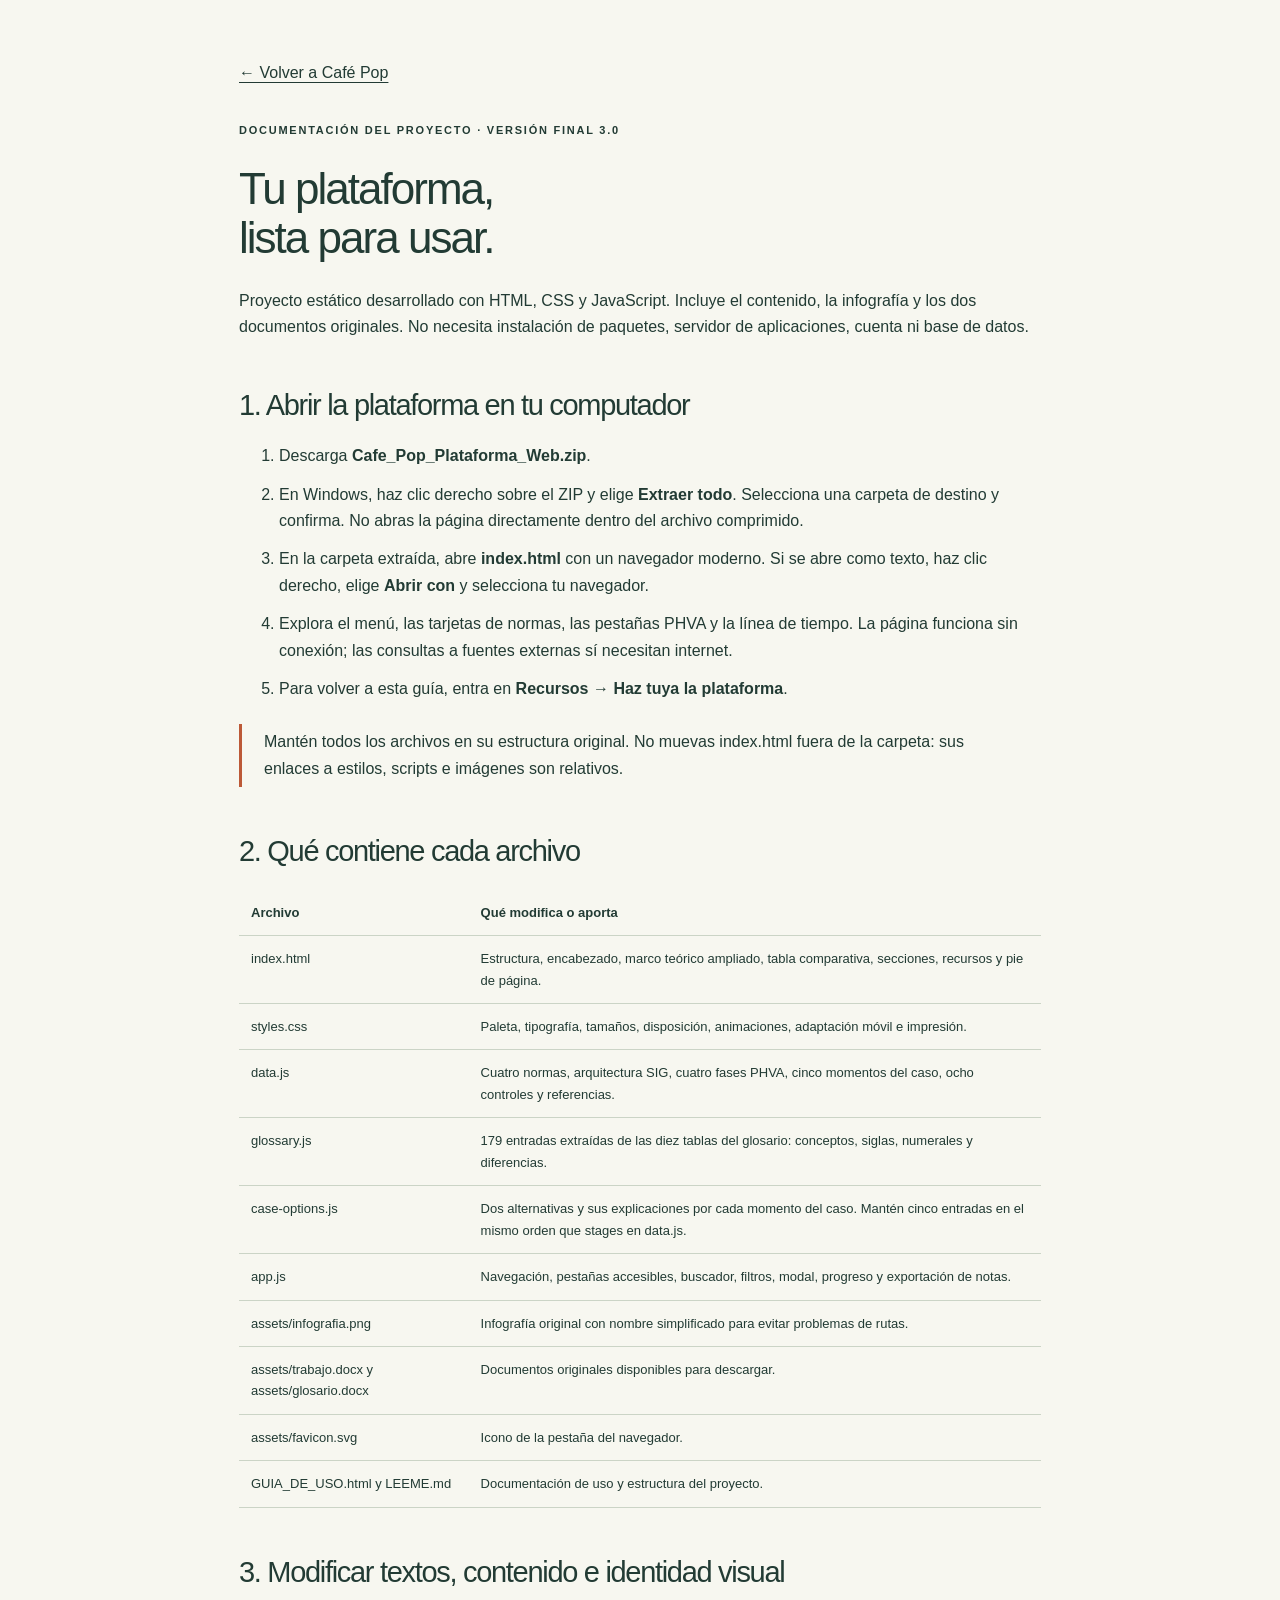
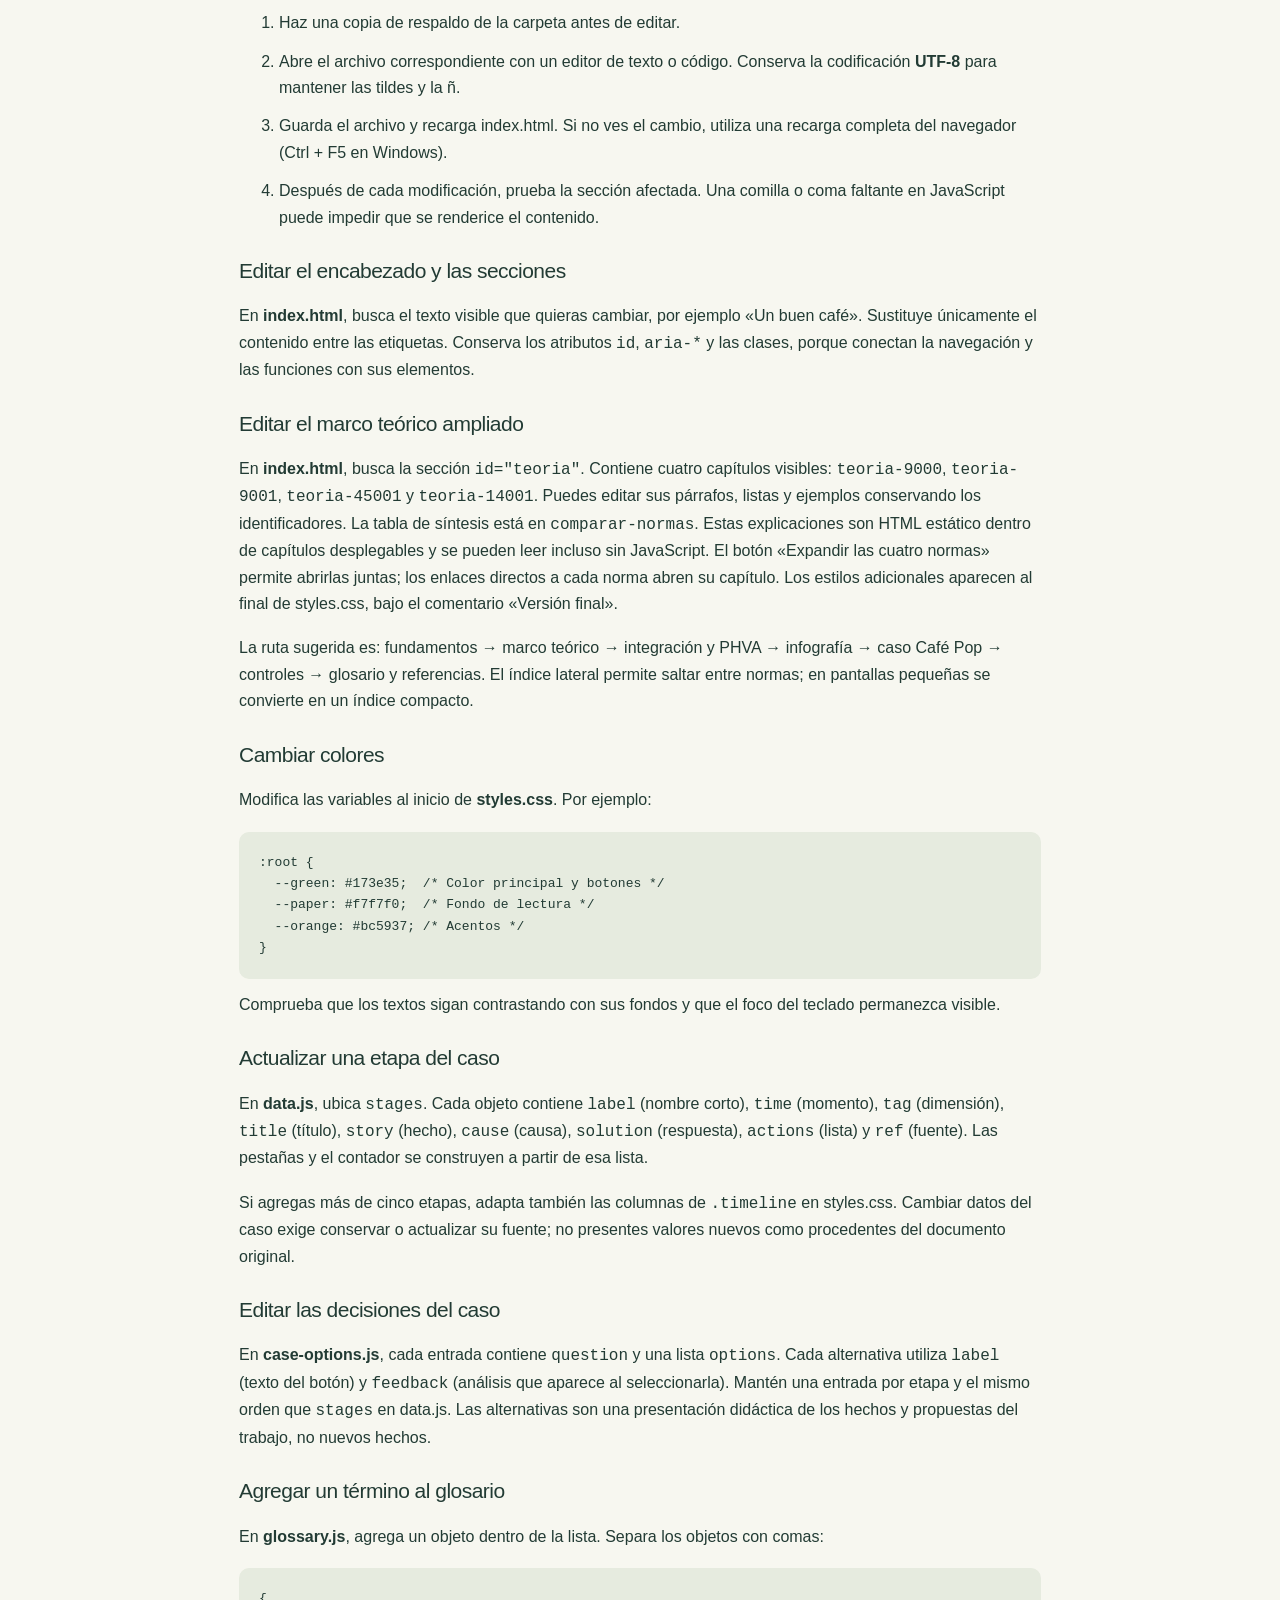
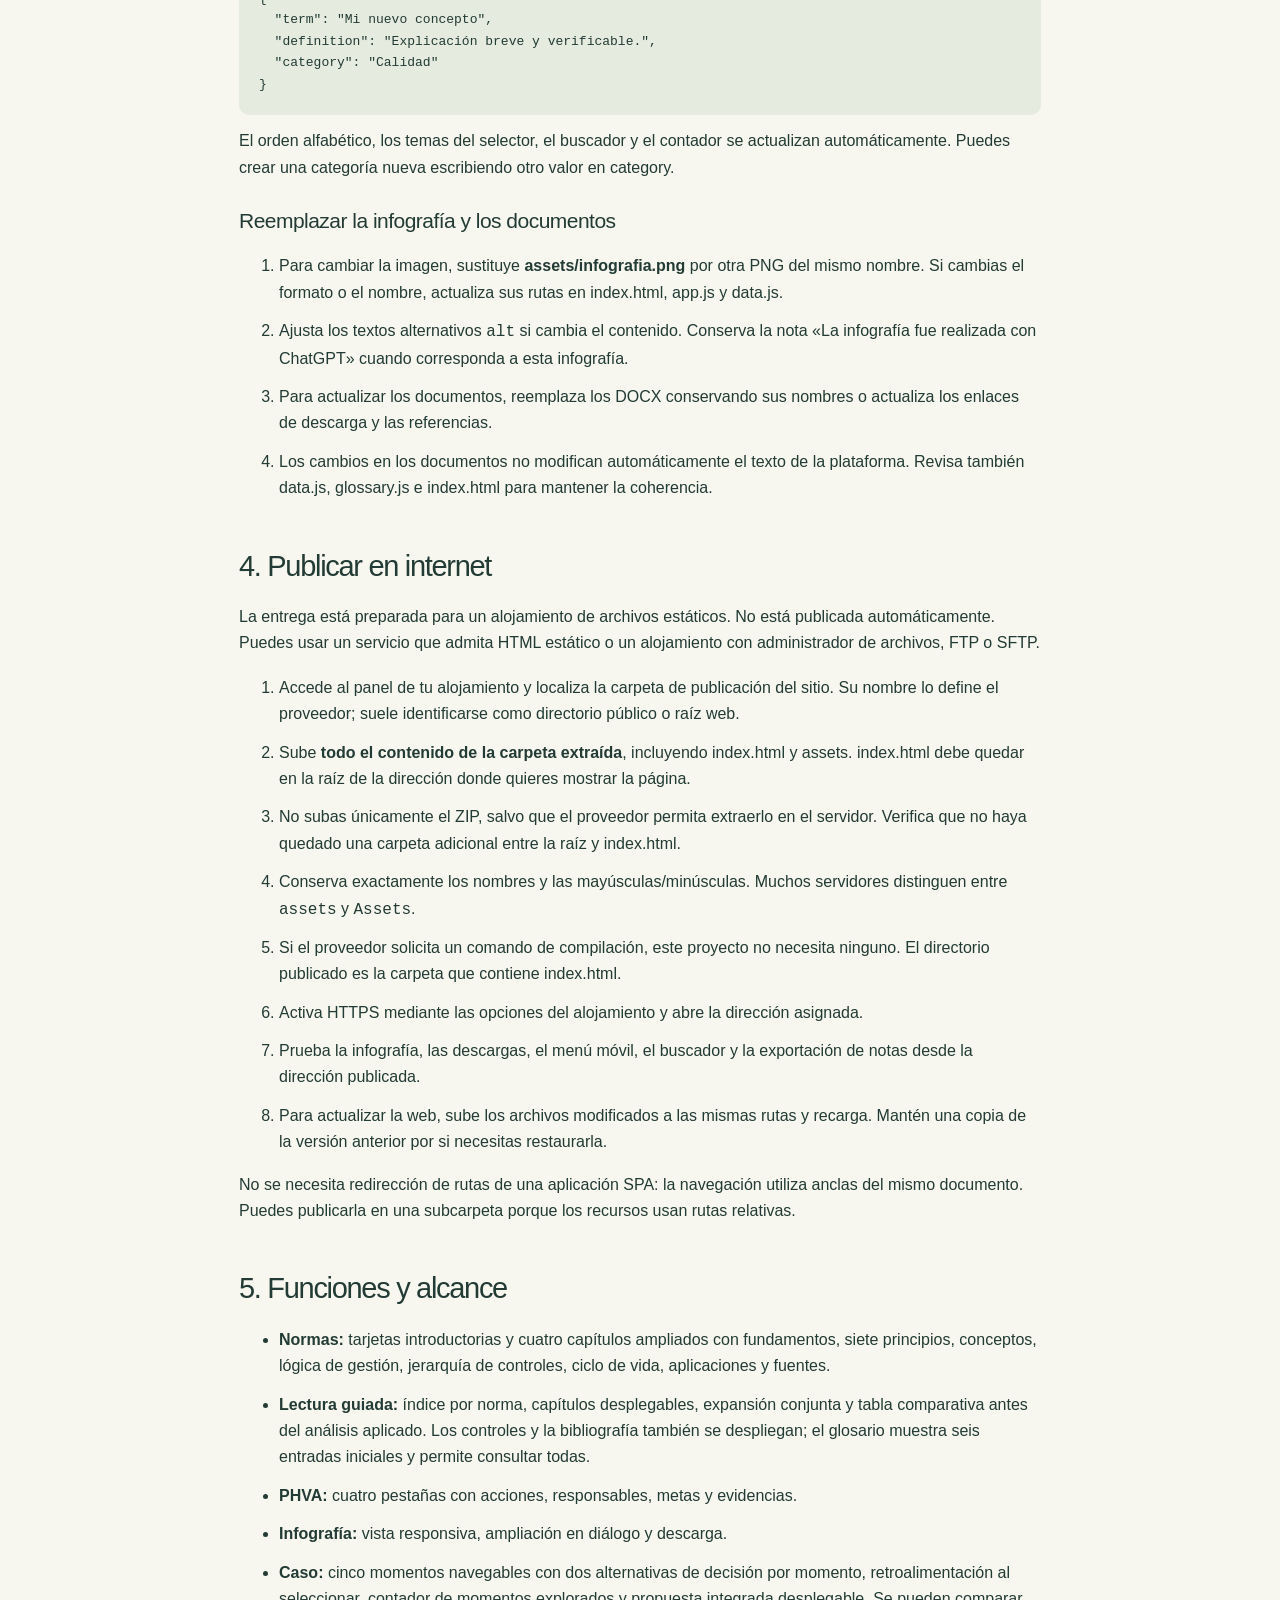
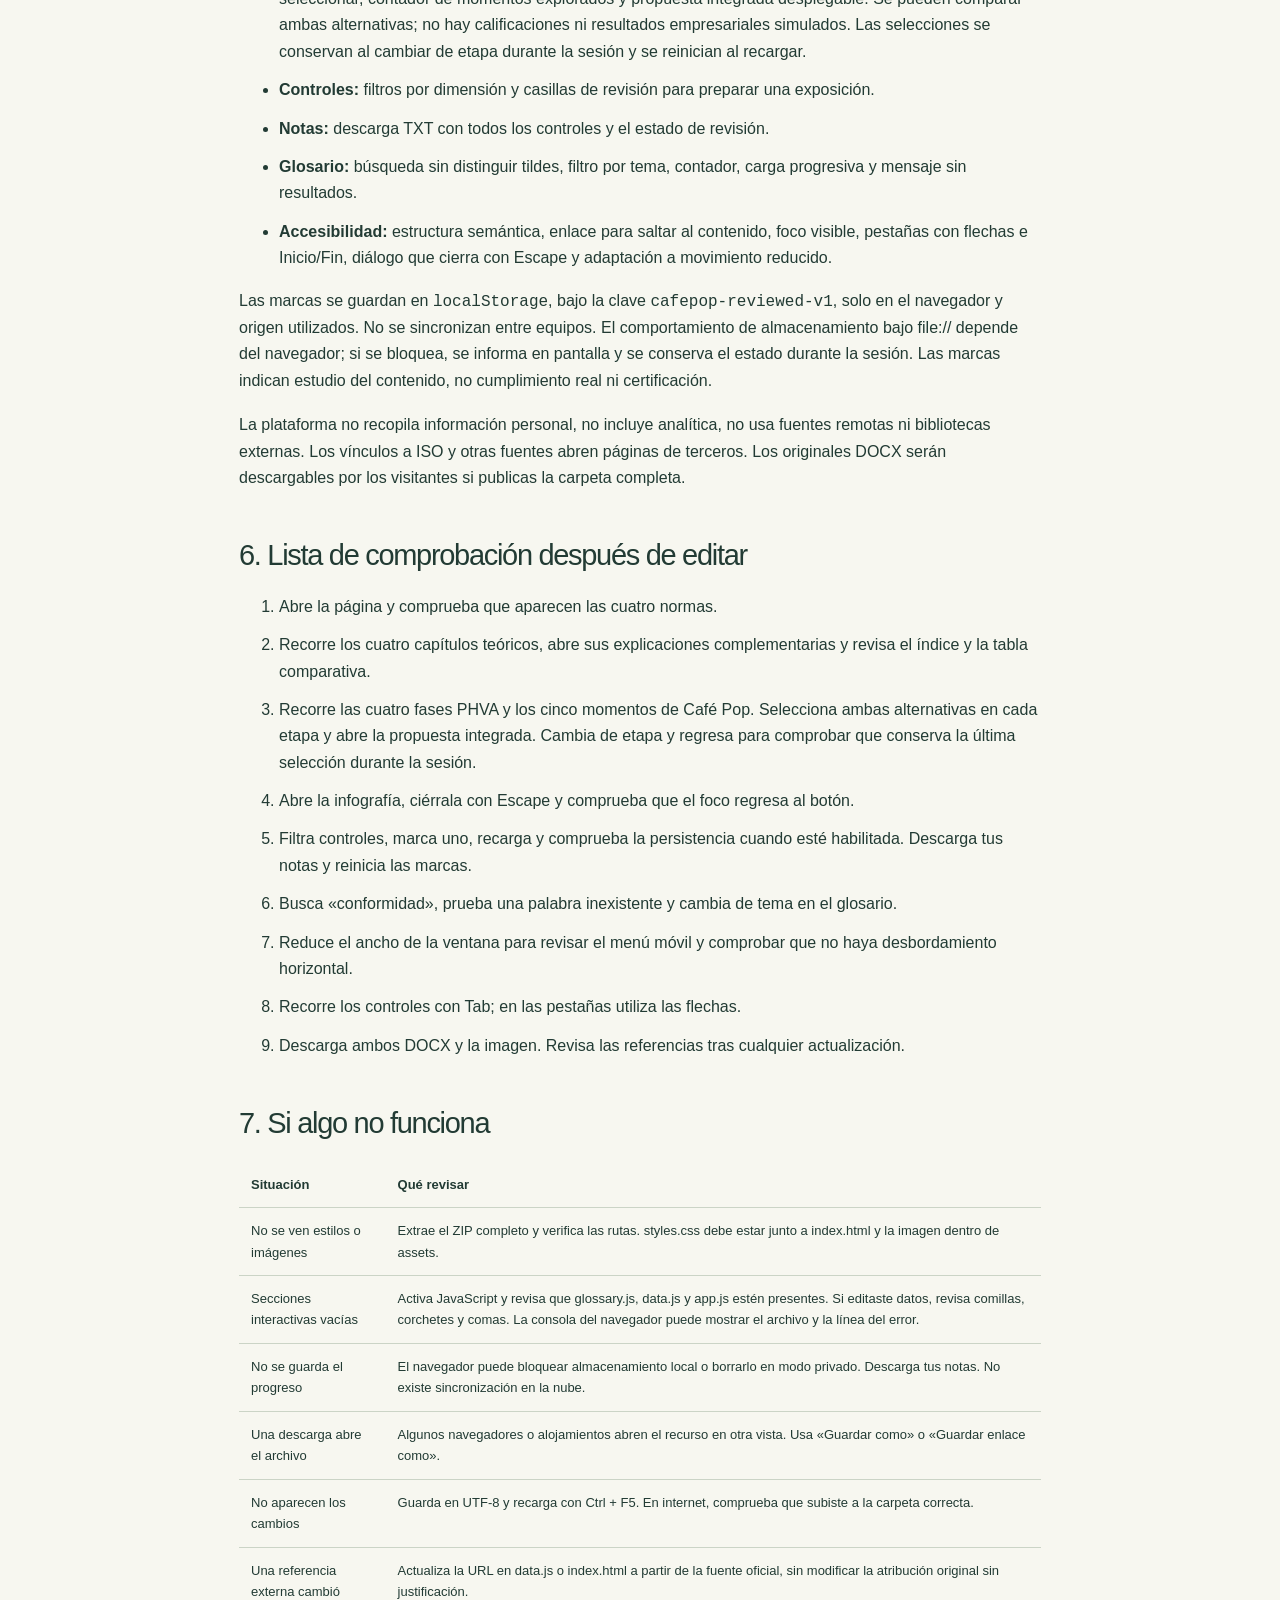
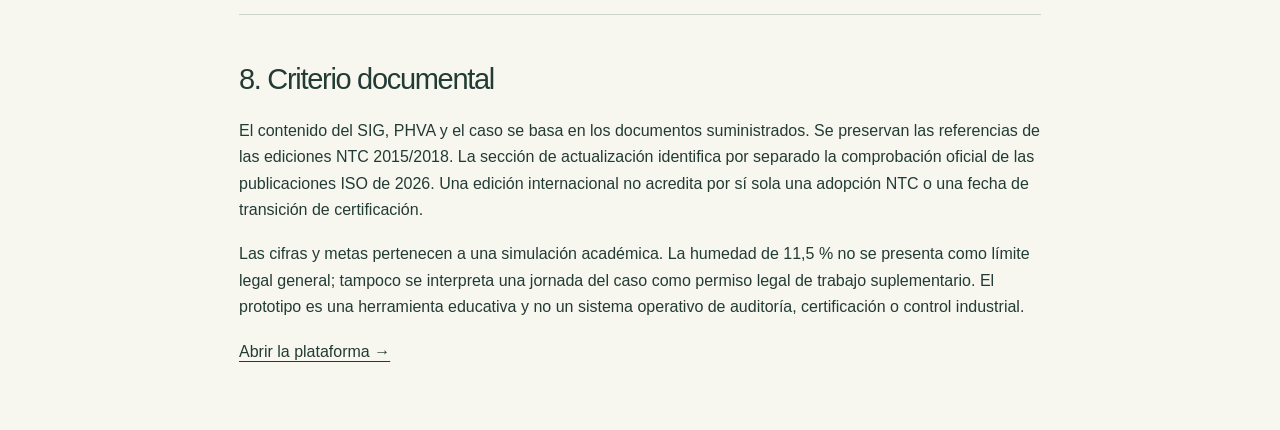
==== GUIA_DE_USO.html @ 7f90e528 "Subir sitio web de Café Pop" ====
<!doctype html><html lang="es"><head><meta charset="utf-8"><meta name="viewport" content="width=device-width,initial-scale=1"><title>Guía de uso y edición · Café Pop</title><link rel="stylesheet" href="styles.css"><style>.guide{max-width:850px;padding:60px 24px;margin:auto}.guide h1{font-size:44px}.guide h2{font-size:29px;margin-top:48px}.guide h3{font-size:21px;margin-top:28px}.guide li{margin-bottom:12px}.guide pre{overflow:auto;background:#e6ebdf;padding:20px;border-radius:10px;font-size:13px}.guide table{width:100%;border-collapse:collapse;font-size:13px}.guide th,.guide td{text-align:left;border-bottom:1px solid #cbd4c6;padding:12px;vertical-align:top}.guide code{overflow-wrap:anywhere}.guide .back{display:inline-block;margin-bottom:35px}</style></head><body><main class="guide"><a href="index.html" class="back">← Volver a Café Pop</a><p class="eyebrow">DOCUMENTACIÓN DEL PROYECTO · VERSIÓN FINAL 3.0</p><h1>Tu plataforma,<br>lista para usar.</h1><p>Proyecto estático desarrollado con HTML, CSS y JavaScript. Incluye el contenido, la infografía y los dos documentos originales. No necesita instalación de paquetes, servidor de aplicaciones, cuenta ni base de datos.</p>
<h2>1. Abrir la plataforma en tu computador</h2><ol><li>Descarga <strong>Cafe_Pop_Plataforma_Web.zip</strong>.</li><li>En Windows, haz clic derecho sobre el ZIP y elige <strong>Extraer todo</strong>. Selecciona una carpeta de destino y confirma. No abras la página directamente dentro del archivo comprimido.</li><li>En la carpeta extraída, abre <strong>index.html</strong> con un navegador moderno. Si se abre como texto, haz clic derecho, elige <strong>Abrir con</strong> y selecciona tu navegador.</li><li>Explora el menú, las tarjetas de normas, las pestañas PHVA y la línea de tiempo. La página funciona sin conexión; las consultas a fuentes externas sí necesitan internet.</li><li>Para volver a esta guía, entra en <strong>Recursos → Haz tuya la plataforma</strong>.</li></ol>
<p class="callout">Mantén todos los archivos en su estructura original. No muevas index.html fuera de la carpeta: sus enlaces a estilos, scripts e imágenes son relativos.</p>
<h2>2. Qué contiene cada archivo</h2><table><thead><tr><th>Archivo</th><th>Qué modifica o aporta</th></tr></thead><tbody><tr><td>index.html</td><td>Estructura, encabezado, marco teórico ampliado, tabla comparativa, secciones, recursos y pie de página.</td></tr><tr><td>styles.css</td><td>Paleta, tipografía, tamaños, disposición, animaciones, adaptación móvil e impresión.</td></tr><tr><td>data.js</td><td>Cuatro normas, arquitectura SIG, cuatro fases PHVA, cinco momentos del caso, ocho controles y referencias.</td></tr><tr><td>glossary.js</td><td>179 entradas extraídas de las diez tablas del glosario: conceptos, siglas, numerales y diferencias.</td></tr><tr><td>case-options.js</td><td>Dos alternativas y sus explicaciones por cada momento del caso. Mantén cinco entradas en el mismo orden que stages en data.js.</td></tr><tr><td>app.js</td><td>Navegación, pestañas accesibles, buscador, filtros, modal, progreso y exportación de notas.</td></tr><tr><td>assets/infografia.png</td><td>Infografía original con nombre simplificado para evitar problemas de rutas.</td></tr><tr><td>assets/trabajo.docx y assets/glosario.docx</td><td>Documentos originales disponibles para descargar.</td></tr><tr><td>assets/favicon.svg</td><td>Icono de la pestaña del navegador.</td></tr><tr><td>GUIA_DE_USO.html y LEEME.md</td><td>Documentación de uso y estructura del proyecto.</td></tr></tbody></table>
<h2>3. Modificar textos, contenido e identidad visual</h2><ol><li>Haz una copia de respaldo de la carpeta antes de editar.</li><li>Abre el archivo correspondiente con un editor de texto o código. Conserva la codificación <strong>UTF-8</strong> para mantener las tildes y la ñ.</li><li>Guarda el archivo y recarga index.html. Si no ves el cambio, utiliza una recarga completa del navegador (Ctrl + F5 en Windows).</li><li>Después de cada modificación, prueba la sección afectada. Una comilla o coma faltante en JavaScript puede impedir que se renderice el contenido.</li></ol>
<h3>Editar el encabezado y las secciones</h3><p>En <strong>index.html</strong>, busca el texto visible que quieras cambiar, por ejemplo «Un buen café». Sustituye únicamente el contenido entre las etiquetas. Conserva los atributos <code>id</code>, <code>aria-*</code> y las clases, porque conectan la navegación y las funciones con sus elementos.</p>
<h3>Editar el marco teórico ampliado</h3><p>En <strong>index.html</strong>, busca la sección <code>id="teoria"</code>. Contiene cuatro capítulos visibles: <code>teoria-9000</code>, <code>teoria-9001</code>, <code>teoria-45001</code> y <code>teoria-14001</code>. Puedes editar sus párrafos, listas y ejemplos conservando los identificadores. La tabla de síntesis está en <code>comparar-normas</code>. Estas explicaciones son HTML estático dentro de capítulos desplegables y se pueden leer incluso sin JavaScript. El botón «Expandir las cuatro normas» permite abrirlas juntas; los enlaces directos a cada norma abren su capítulo. Los estilos adicionales aparecen al final de styles.css, bajo el comentario «Versión final».</p><p>La ruta sugerida es: fundamentos → marco teórico → integración y PHVA → infografía → caso Café Pop → controles → glosario y referencias. El índice lateral permite saltar entre normas; en pantallas pequeñas se convierte en un índice compacto.</p><h3>Cambiar colores</h3><p>Modifica las variables al inicio de <strong>styles.css</strong>. Por ejemplo:</p><pre>:root {
  --green: #173e35;  /* Color principal y botones */
  --paper: #f7f7f0;  /* Fondo de lectura */
  --orange: #bc5937; /* Acentos */
}</pre><p>Comprueba que los textos sigan contrastando con sus fondos y que el foco del teclado permanezca visible.</p>
<h3>Actualizar una etapa del caso</h3><p>En <strong>data.js</strong>, ubica <code>stages</code>. Cada objeto contiene <code>label</code> (nombre corto), <code>time</code> (momento), <code>tag</code> (dimensión), <code>title</code> (título), <code>story</code> (hecho), <code>cause</code> (causa), <code>solution</code> (respuesta), <code>actions</code> (lista) y <code>ref</code> (fuente). Las pestañas y el contador se construyen a partir de esa lista.</p><p>Si agregas más de cinco etapas, adapta también las columnas de <code>.timeline</code> en styles.css. Cambiar datos del caso exige conservar o actualizar su fuente; no presentes valores nuevos como procedentes del documento original.</p>
<h3>Editar las decisiones del caso</h3><p>En <strong>case-options.js</strong>, cada entrada contiene <code>question</code> y una lista <code>options</code>. Cada alternativa utiliza <code>label</code> (texto del botón) y <code>feedback</code> (análisis que aparece al seleccionarla). Mantén una entrada por etapa y el mismo orden que <code>stages</code> en data.js. Las alternativas son una presentación didáctica de los hechos y propuestas del trabajo, no nuevos hechos.</p><h3>Agregar un término al glosario</h3><p>En <strong>glossary.js</strong>, agrega un objeto dentro de la lista. Separa los objetos con comas:</p><pre>{
  "term": "Mi nuevo concepto",
  "definition": "Explicación breve y verificable.",
  "category": "Calidad"
}</pre><p>El orden alfabético, los temas del selector, el buscador y el contador se actualizan automáticamente. Puedes crear una categoría nueva escribiendo otro valor en category.</p>
<h3>Reemplazar la infografía y los documentos</h3><ol><li>Para cambiar la imagen, sustituye <strong>assets/infografia.png</strong> por otra PNG del mismo nombre. Si cambias el formato o el nombre, actualiza sus rutas en index.html, app.js y data.js.</li><li>Ajusta los textos alternativos <code>alt</code> si cambia el contenido. Conserva la nota «La infografía fue realizada con ChatGPT» cuando corresponda a esta infografía.</li><li>Para actualizar los documentos, reemplaza los DOCX conservando sus nombres o actualiza los enlaces de descarga y las referencias.</li><li>Los cambios en los documentos no modifican automáticamente el texto de la plataforma. Revisa también data.js, glossary.js e index.html para mantener la coherencia.</li></ol>
<h2>4. Publicar en internet</h2><p>La entrega está preparada para un alojamiento de archivos estáticos. No está publicada automáticamente. Puedes usar un servicio que admita HTML estático o un alojamiento con administrador de archivos, FTP o SFTP.</p><ol><li>Accede al panel de tu alojamiento y localiza la carpeta de publicación del sitio. Su nombre lo define el proveedor; suele identificarse como directorio público o raíz web.</li><li>Sube <strong>todo el contenido de la carpeta extraída</strong>, incluyendo index.html y assets. index.html debe quedar en la raíz de la dirección donde quieres mostrar la página.</li><li>No subas únicamente el ZIP, salvo que el proveedor permita extraerlo en el servidor. Verifica que no haya quedado una carpeta adicional entre la raíz y index.html.</li><li>Conserva exactamente los nombres y las mayúsculas/minúsculas. Muchos servidores distinguen entre <code>assets</code> y <code>Assets</code>.</li><li>Si el proveedor solicita un comando de compilación, este proyecto no necesita ninguno. El directorio publicado es la carpeta que contiene index.html.</li><li>Activa HTTPS mediante las opciones del alojamiento y abre la dirección asignada.</li><li>Prueba la infografía, las descargas, el menú móvil, el buscador y la exportación de notas desde la dirección publicada.</li><li>Para actualizar la web, sube los archivos modificados a las mismas rutas y recarga. Mantén una copia de la versión anterior por si necesitas restaurarla.</li></ol><p>No se necesita redirección de rutas de una aplicación SPA: la navegación utiliza anclas del mismo documento. Puedes publicarla en una subcarpeta porque los recursos usan rutas relativas.</p>
<h2>5. Funciones y alcance</h2><ul><li><strong>Normas:</strong> tarjetas introductorias y cuatro capítulos ampliados con fundamentos, siete principios, conceptos, lógica de gestión, jerarquía de controles, ciclo de vida, aplicaciones y fuentes.</li><li><strong>Lectura guiada:</strong> índice por norma, capítulos desplegables, expansión conjunta y tabla comparativa antes del análisis aplicado. Los controles y la bibliografía también se despliegan; el glosario muestra seis entradas iniciales y permite consultar todas.</li><li><strong>PHVA:</strong> cuatro pestañas con acciones, responsables, metas y evidencias.</li><li><strong>Infografía:</strong> vista responsiva, ampliación en diálogo y descarga.</li><li><strong>Caso:</strong> cinco momentos navegables con dos alternativas de decisión por momento, retroalimentación al seleccionar, contador de momentos explorados y propuesta integrada desplegable. Se pueden comparar ambas alternativas; no hay calificaciones ni resultados empresariales simulados. Las selecciones se conservan al cambiar de etapa durante la sesión y se reinician al recargar.</li><li><strong>Controles:</strong> filtros por dimensión y casillas de revisión para preparar una exposición.</li><li><strong>Notas:</strong> descarga TXT con todos los controles y el estado de revisión.</li><li><strong>Glosario:</strong> búsqueda sin distinguir tildes, filtro por tema, contador, carga progresiva y mensaje sin resultados.</li><li><strong>Accesibilidad:</strong> estructura semántica, enlace para saltar al contenido, foco visible, pestañas con flechas e Inicio/Fin, diálogo que cierra con Escape y adaptación a movimiento reducido.</li></ul><p>Las marcas se guardan en <code>localStorage</code>, bajo la clave <code>cafepop-reviewed-v1</code>, solo en el navegador y origen utilizados. No se sincronizan entre equipos. El comportamiento de almacenamiento bajo file:// depende del navegador; si se bloquea, se informa en pantalla y se conserva el estado durante la sesión. Las marcas indican estudio del contenido, no cumplimiento real ni certificación.</p><p>La plataforma no recopila información personal, no incluye analítica, no usa fuentes remotas ni bibliotecas externas. Los vínculos a ISO y otras fuentes abren páginas de terceros. Los originales DOCX serán descargables por los visitantes si publicas la carpeta completa.</p>
<h2>6. Lista de comprobación después de editar</h2><ol><li>Abre la página y comprueba que aparecen las cuatro normas.</li><li>Recorre los cuatro capítulos teóricos, abre sus explicaciones complementarias y revisa el índice y la tabla comparativa.</li><li>Recorre las cuatro fases PHVA y los cinco momentos de Café Pop. Selecciona ambas alternativas en cada etapa y abre la propuesta integrada. Cambia de etapa y regresa para comprobar que conserva la última selección durante la sesión.</li><li>Abre la infografía, ciérrala con Escape y comprueba que el foco regresa al botón.</li><li>Filtra controles, marca uno, recarga y comprueba la persistencia cuando esté habilitada. Descarga tus notas y reinicia las marcas.</li><li>Busca «conformidad», prueba una palabra inexistente y cambia de tema en el glosario.</li><li>Reduce el ancho de la ventana para revisar el menú móvil y comprobar que no haya desbordamiento horizontal.</li><li>Recorre los controles con Tab; en las pestañas utiliza las flechas.</li><li>Descarga ambos DOCX y la imagen. Revisa las referencias tras cualquier actualización.</li></ol>
<h2>7. Si algo no funciona</h2><table><thead><tr><th>Situación</th><th>Qué revisar</th></tr></thead><tbody><tr><td>No se ven estilos o imágenes</td><td>Extrae el ZIP completo y verifica las rutas. styles.css debe estar junto a index.html y la imagen dentro de assets.</td></tr><tr><td>Secciones interactivas vacías</td><td>Activa JavaScript y revisa que glossary.js, data.js y app.js estén presentes. Si editaste datos, revisa comillas, corchetes y comas. La consola del navegador puede mostrar el archivo y la línea del error.</td></tr><tr><td>No se guarda el progreso</td><td>El navegador puede bloquear almacenamiento local o borrarlo en modo privado. Descarga tus notas. No existe sincronización en la nube.</td></tr><tr><td>Una descarga abre el archivo</td><td>Algunos navegadores o alojamientos abren el recurso en otra vista. Usa «Guardar como» o «Guardar enlace como».</td></tr><tr><td>No aparecen los cambios</td><td>Guarda en UTF-8 y recarga con Ctrl + F5. En internet, comprueba que subiste a la carpeta correcta.</td></tr><tr><td>Una referencia externa cambió</td><td>Actualiza la URL en data.js o index.html a partir de la fuente oficial, sin modificar la atribución original sin justificación.</td></tr></tbody></table>
<h2>8. Criterio documental</h2><p>El contenido del SIG, PHVA y el caso se basa en los documentos suministrados. Se preservan las referencias de las ediciones NTC 2015/2018. La sección de actualización identifica por separado la comprobación oficial de las publicaciones ISO de 2026. Una edición internacional no acredita por sí sola una adopción NTC o una fecha de transición de certificación.</p><p>Las cifras y metas pertenecen a una simulación académica. La humedad de 11,5 % no se presenta como límite legal general; tampoco se interpreta una jornada del caso como permiso legal de trabajo suplementario. El prototipo es una herramienta educativa y no un sistema operativo de auditoría, certificación o control industrial.</p><p><a href="index.html">Abrir la plataforma →</a></p></main></body></html>
---- styles.css ----
/* Identidad visual. Cambia estas variables para personalizar todo el proyecto. */
:root{--green:#173e35;--green-dark:#102e28;--mint:#dce7dc;--paper:#f7f7f0;--white:#fffefa;--ink:#223b34;--muted:#5d6d65;--line:#d9dfd5;--orange:#bc5937;--gold:#dfbd75;--radius:18px;--shadow:0 16px 40px #163d3510}
*{box-sizing:border-box}html{scroll-behavior:smooth;scroll-padding-top:110px}body{margin:0;background:var(--paper);color:var(--ink);font-family:Arial,Helvetica,sans-serif;font-size:16px;line-height:1.65}button,input,select{font:inherit}button,a,input,select,summary{-webkit-tap-highlight-color:transparent}button,summary{cursor:pointer}button{color:inherit}a{color:inherit;text-underline-offset:4px}button:focus-visible,a:focus-visible,summary:focus-visible,input:focus-visible,select:focus-visible,[tabindex]:focus-visible{outline:3px solid #bf6337;outline-offset:5px}img{display:block;max-width:100%;height:auto}h1,h2,h3,p{margin-top:0}h1,h2,h3{line-height:1.12;letter-spacing:-.045em}h1{font-size:clamp(46px,5.7vw,82px);font-weight:500;margin-bottom:26px}h1 em{font-family:Georgia,serif;color:var(--orange);font-weight:400}h2{font-size:clamp(34px,3.5vw,50px);font-weight:500;margin-bottom:22px}h3{font-size:23px;font-weight:500;letter-spacing:-.025em}p{margin-bottom:18px}button{border:0}button:disabled{opacity:.4;cursor:default}.wrap{width:min(1200px,calc(100% - 80px));margin:auto}.section{padding-top:94px;padding-bottom:94px}.eyebrow{font-size:11px;font-weight:700;letter-spacing:.16em;margin-bottom:24px;display:flex;align-items:center;gap:10px}.dot{width:7px;height:7px;border-radius:50%;background:var(--orange)}.header{position:sticky;top:0;background:#f7f7f0f5;backdrop-filter:blur(14px);z-index:20;border-bottom:1px solid var(--line)}.nav-wrap{width:min(1360px,calc(100% - 64px));height:88px;margin:auto;display:flex;justify-content:space-between;align-items:center;gap:24px}.brand{display:flex;align-items:center;gap:12px;text-decoration:none;font-size:27px;font-weight:700;line-height:1.05;letter-spacing:-.07em;white-space:nowrap}.brand-symbol{display:grid;place-items:center;background:var(--green);color:var(--paper);border-radius:50%;width:43px;height:43px;font-size:34px;transform:rotate(-35deg)}.brand-sub{display:block;font-size:8px;letter-spacing:.17em;margin-top:8px;font-weight:600}nav{display:flex;align-items:center;gap:30px;font-size:13px}nav a{text-decoration:none;padding:7px 0}nav a:hover,nav a[aria-current]{color:var(--orange)}nav .nav-resource{border:1px solid var(--line);padding:10px 17px;border-radius:6px}.menu-toggle{display:none;background:none}.reading-progress{height:2px;position:absolute;bottom:-1px;width:100%}.reading-progress span{display:block;background:var(--orange);height:100%;width:0}.hero{display:grid;grid-template-columns:1.05fr 1fr;gap:65px;align-items:center;min-height:660px;padding-top:70px;padding-bottom:65px}.lead{font-size:17px;color:var(--muted);max-width:490px}.actions{display:flex;align-items:center;gap:24px;flex-wrap:wrap}.hero .actions{margin:32px 0 38px}.button{display:inline-flex;justify-content:center;align-items:center;gap:22px;padding:14px 21px;border-radius:7px;text-decoration:none;font-size:13px;font-weight:600;line-height:1.5;transition:background .2s,transform .2s;border:1px solid transparent}.button:hover{transform:translateY(-2px)}.primary{background:var(--green);color:#fff}.primary:hover{background:#265548}.secondary{border-color:var(--line);background:var(--white)}.text-link{display:inline-flex;align-items:center;gap:12px;font-size:13px;font-weight:600;text-decoration:none}.text-link:hover{text-decoration:underline}.hero-meta{display:flex;gap:20px;font-size:11px;color:var(--muted)}.hero-meta span+span{border-left:1px solid var(--line);padding-left:20px}.hero-art{height:480px;position:relative;border-radius:150px 150px 20px 20px;background:#e5e9dd;overflow:hidden;isolation:isolate}.art-grid{position:absolute;inset:0;background-image:linear-gradient(#748b6710 1px,transparent 1px),linear-gradient(90deg,#748b6710 1px,transparent 1px);background-size:36px 36px;mask-image:linear-gradient(transparent,#000)}.art-topline,.art-bottom{position:absolute;width:100%;text-align:center;font-size:9px;letter-spacing:.2em;color:#6a7d67}.art-topline{top:39px}.art-bottom{bottom:26px}.orbit{position:absolute;left:50%;top:49%;border:1px solid #879d7950;border-radius:50%;transform:translate(-50%,-50%);width:310px;height:310px}.orbit-two{width:420px;height:420px;border-style:dashed}.cup{position:absolute;width:225px;height:225px;border-radius:50%;background:linear-gradient(135deg,#fffdf4,#dad9c5);top:50%;left:50%;transform:translate(-50%,-50%);box-shadow:16px 24px 30px #33472332,inset 0 0 0 13px #fffdf370}.cup:after{content:'';position:absolute;width:50px;height:63px;border:15px solid #efeedc;border-radius:18px;right:-31px;top:84px;transform:rotate(12deg);z-index:-1}.coffee{position:absolute;inset:22px;background:radial-gradient(ellipse at 33% 25%,#a66436,#4b2a19 63%,#301c13);border:7px solid #f8f4df;border-radius:50%;box-shadow:inset 4px 8px 12px #20150f80}.crema{position:absolute;inset:32px 44px;transform:rotate(-30deg);border-radius:70% 30% 60% 40%;background:repeating-radial-gradient(ellipse at 50% 75%,#f3e4b8 0 6px,#aa703d 7px 12px);box-shadow:0 0 0 4px #ce9d5a}.art-label{position:absolute;display:flex;align-items:center;gap:11px;padding:13px 17px;background:#fffef7f5;border:1px solid #d4ddcb;box-shadow:0 8px 24px #3248360d;border-radius:12px;animation:arrive .8s ease both}.art-label b{display:block;font-size:13px}.art-label small{display:block;font-size:10px;color:var(--muted)}.art-icon{background:var(--mint);color:var(--green);border-radius:50%;display:grid;place-items:center;width:32px;height:32px;font-size:19px}.quality{left:25px;top:99px}.safety{right:17px;top:253px;animation-delay:.15s}.safety .art-icon{background:#f3e5cc;color:#935f19}.environment{left:41px;bottom:65px;animation-delay:.3s}.intro-strip{border-top:1px solid var(--line);border-bottom:1px solid var(--line)}.strip-grid{display:grid;grid-template-columns:1fr 1fr 1fr 1.2fr;padding:30px 0;align-items:center}.strip-grid p{margin:0;display:flex;flex-direction:column;border-right:1px solid var(--line);padding:0 28px}.strip-grid p:first-child{padding-left:0}.strip-grid b{font-family:Georgia,serif;font-size:37px;font-weight:400;line-height:1.3}.strip-grid span{font-size:12px;color:var(--muted)}.strip-grid .strip-note{border:0;font-size:12px;padding-right:0;padding-left:40px}.section-heading{display:grid;grid-template-columns:1.2fr 1fr;gap:100px;margin-bottom:38px;align-items:end}.section-heading>p,.section-heading>div>p:not(.eyebrow){color:var(--muted);font-size:15px}.section-heading h2{margin-bottom:0}.norm-grid{display:grid;grid-template-columns:repeat(4,1fr);gap:18px}.norm-card{padding:27px 23px;background:var(--white);border:1px solid var(--line);border-radius:var(--radius);display:flex;flex-direction:column;border-top:3px solid var(--accent)}.norm-card .norm-icon{font-size:26px;color:var(--accent);height:45px}.norm-card .norm-code{font-size:11px;letter-spacing:.04em;color:var(--muted);margin:12px 0}.norm-card h3{font-size:25px;margin-bottom:17px}.norm-card p{font-size:13px;color:var(--muted)}.norm-card details{margin-top:auto;font-size:12px;border-top:1px solid var(--line);padding-top:16px}.norm-card summary{font-weight:700;color:var(--accent)}.norm-card details p{padding-top:15px;margin-bottom:8px}.source{font-size:11px;color:var(--muted);display:block;line-height:1.6}.norm-update{margin-top:24px;border:1px solid var(--line);border-radius:12px;background:#edf0e6}.norm-update summary{display:flex;align-items:center;gap:20px;padding:21px 24px;list-style:none;font-size:13px}.pill{display:inline-block;font-size:9px;letter-spacing:.09em;font-weight:700;padding:6px 10px;border-radius:4px;background:#dce4d5;color:var(--green);white-space:nowrap}.expand{margin-left:auto;font-size:22px}.details-body{padding:0 26px 25px;font-size:14px}.three-grid{display:grid;grid-template-columns:repeat(3,1fr);gap:28px;margin-top:25px}.three-grid h3{font-size:18px}.three-grid p{font-size:13px}.note{font-size:12px;color:var(--muted);line-height:1.7}.system-section{background:#edf0e7;border-block:1px solid var(--line)}.system-layout{display:grid;grid-template-columns:.9fr 1.1fr;gap:80px}.system-statement{padding:28px 0}.large-symbol{font-size:52px;color:#7a8d6c}.system-statement h3{font-size:30px;line-height:1.2}.system-statement p{font-size:14px;color:var(--muted)}.system-rows{border-top:1px solid #cbd4c6}.system-row{display:grid;grid-template-columns:35px 1fr 44px;gap:15px;padding:22px 0;border-bottom:1px solid #cbd4c6;align-items:start}.system-row>span{font-family:Georgia,serif;font-size:22px;color:#75876e}.system-row h3{font-size:18px;margin:0 0 8px}.system-row p{font-size:12px;color:var(--muted);margin:0}.system-row small{font-size:10px;color:var(--muted);text-align:right}.phva-heading{display:flex;justify-content:space-between;align-items:end;gap:30px;margin-top:60px}.phva-heading h3{font-size:30px}.phva-heading p:not(.eyebrow){font-size:12px;color:var(--muted)}.phva-heading .eyebrow{margin-bottom:12px}.phva-tabs{display:grid;grid-template-columns:repeat(4,1fr);gap:7px;margin-top:18px}.phva-tabs button{background:#dfe6d8;padding:18px;text-align:left;border-radius:9px 9px 0 0;font-size:14px;border:1px solid transparent}.phva-tabs button span{font-size:11px;margin-right:12px;opacity:.7}.phva-tabs button[aria-selected=true]{background:var(--green);color:#fff}.phva-panel{background:var(--white);border:1px solid var(--line);border-top:3px solid var(--green);padding:32px;border-radius:0 0 12px 12px;display:grid;grid-template-columns:1fr 1fr;gap:50px;min-height:256px;margin-bottom:17px}.phva-panel h3{font-size:27px}.phva-panel p{font-size:14px}.phva-panel dl{margin:0;font-size:12px}.phva-panel dt{font-weight:700;margin-bottom:5px}.phva-panel dd{margin:0 0 13px;color:var(--muted)}.infographic-section{display:grid;grid-template-columns:1fr 1fr;gap:100px;align-items:center}.infographic-copy p:not(.eyebrow){color:var(--muted);max-width:420px}.infographic-copy .text-link{display:flex;margin-top:20px}.infographic-copy .credit{font-size:12px;margin-top:38px;color:var(--ink)}figure{margin:0}.image-preview{padding:16px;background:#e4e9dc;border:1px solid var(--line);border-radius:18px;position:relative;width:100%;overflow:hidden}.image-preview img{width:100%;border-radius:8px}.image-preview span{position:absolute;bottom:30px;right:30px;background:var(--green);color:white;padding:10px 15px;font-size:12px;border-radius:6px;box-shadow:var(--shadow)}figcaption{font-size:11px;color:var(--muted);padding-top:12px;text-align:center}.case-section{background:var(--green-dark);color:#f1f4e9}.case-section .eyebrow{color:#b6c9b5}.case-section .section-heading p:not(.eyebrow){color:#bccdc2}.pill.light{background:#ffffff14;color:#d4e1ce;border:1px solid #ffffff25;margin-bottom:18px}.case-stats{display:grid;grid-template-columns:repeat(3,1fr);border-block:1px solid #ffffff26;padding:25px 0;margin:40px 0}.case-stats div{display:flex;align-items:center;gap:22px;padding:0 24px;border-right:1px solid #ffffff26}.case-stats div:first-child{padding-left:0}.case-stats div:last-child{border:0}.case-stats strong{font-family:Georgia,serif;font-weight:400;font-size:40px;white-space:nowrap;color:#e6c98f}.case-stats span{font-size:12px;max-width:150px;color:#c6d5c9}.timeline{display:grid;grid-template-columns:repeat(5,1fr);gap:10px;margin-bottom:22px}.timeline button{text-align:left;color:#b6c9bd;background:none;padding:16px 0;border-top:2px solid #557265;font-size:11px}.timeline button b{display:block;font-size:15px;font-weight:500;margin:8px 0}.timeline button[aria-selected=true]{color:#f6d396;border-color:#e8bf75}.case-panel{display:grid;grid-template-columns:1fr 1fr;gap:0;border-radius:16px;overflow:hidden;background:#f7f7ee;color:var(--ink);min-height:370px}.case-story,.case-solution{padding:38px}.case-story .pill{background:#f0dfd0;color:#9a482c;margin-bottom:20px}.case-story h3{font-size:30px;margin-bottom:20px}.case-story p{font-size:14px;color:var(--muted)}.case-story blockquote{margin:23px 0 0;border-left:2px solid var(--orange);padding-left:17px;font-size:13px;font-weight:600}.case-solution{background:#e5eadc}.case-solution .eyebrow{color:var(--green);margin-bottom:18px}.case-solution h3{font-size:22px}.case-solution li{font-size:13px;margin-bottom:13px}.case-solution ul{padding-left:18px}.case-solution .source{padding-top:12px}.case-controls{display:flex;align-items:center;justify-content:space-between;margin-top:22px}.outline-light{border-color:#ffffff40;color:#f1f4e9;background:transparent}.case-controls>span{font-size:12px;color:#c6d5c9}.consequences{margin-top:32px;border-top:1px solid #ffffff26}.consequences summary{display:flex;justify-content:space-between;padding:20px 0;font-size:14px}.consequence-grid{display:grid;grid-template-columns:repeat(4,1fr);gap:28px}.consequence-grid h3{font-size:18px;color:#e6c98f}.consequence-grid p{font-size:12px;color:#bccdc2}.case-source{color:#afc5b7;font-size:11px;max-width:900px;margin:20px 0 0}.filter-row{display:flex;gap:8px;flex-wrap:wrap;margin-bottom:25px}.filter-row button{background:transparent;border:1px solid var(--line);border-radius:30px;padding:9px 19px;font-size:12px}.filter-row button[aria-pressed=true]{background:var(--green);color:white;border-color:var(--green)}.risk-grid{display:grid;grid-template-columns:repeat(2,1fr);gap:16px}.risk-card{border:1px solid var(--line);background:var(--white);padding:25px;border-radius:12px}.risk-card .risk-category{font-size:10px;text-transform:uppercase;letter-spacing:.12em;color:var(--orange)}.risk-card h3{font-size:21px;margin:12px 0}.risk-card p{font-size:13px;color:var(--muted)}.risk-card .risk-control{color:var(--ink)}.risk-card label{display:flex;gap:10px;align-items:center;font-size:12px;border-top:1px solid var(--line);padding-top:14px;margin-top:17px;cursor:pointer}.risk-card input{width:18px;height:18px;accent-color:var(--green)}.risk-card:has(input:checked){background:#edf2e8;border-color:#8da586}.learning-plan{display:flex;align-items:center;justify-content:space-between;gap:35px;margin-top:30px;padding:28px;background:#e9eee2;border-radius:12px}.learning-plan h3{font-size:22px;margin-bottom:9px}.learning-plan .eyebrow{margin-bottom:10px}.learning-plan p{margin-bottom:0}.learning-plan .actions{gap:15px}progress{max-width:140px;width:100%;height:7px;accent-color:var(--green)}.text-button{background:none;text-decoration:underline;font-size:12px}.callout{border-left:3px solid var(--orange);padding:5px 22px;margin-top:32px}.callout strong{font-size:14px}.callout p{font-size:12px;color:var(--muted);margin:8px 0 0}.glossary-section{background:#edf0e7;border-block:1px solid var(--line)}.search-bar{display:grid;grid-template-columns:2fr 1fr;gap:20px;margin-top:38px}.search-bar label{display:block;font-size:12px;font-weight:600;margin-bottom:9px}.search-bar input,.search-bar select{background:var(--white);border:1px solid #b6c2b2;padding:15px 18px;border-radius:8px;width:100%;color:var(--ink);font-size:14px}.glossary-grid{display:grid;grid-template-columns:repeat(3,1fr);gap:15px;margin-bottom:25px}.glossary-card{background:var(--white);border:1px solid var(--line);border-radius:10px;padding:23px}.glossary-card span{font-size:10px;color:var(--orange);letter-spacing:.07em}.glossary-card h3{font-size:19px;margin:10px 0 12px;line-height:1.3}.glossary-card p{font-size:12px;color:var(--muted);margin:0}.empty-state{grid-column:1/-1;padding:30px;background:var(--white);border-radius:12px}.glossary-section .source{margin-top:22px}.resource-grid{display:grid;grid-template-columns:repeat(3,1fr);gap:20px}.resource-grid>a{display:block;border:1px solid var(--line);border-radius:12px;padding:27px;text-decoration:none;background:var(--white);transition:transform .2s}.resource-grid>a:hover{transform:translateY(-4px);border-color:#8da586}.resource-grid span{font-size:9px;letter-spacing:.12em;color:var(--muted)}.resource-grid h3{font-size:23px;margin:23px 0 14px}.resource-grid p{font-size:13px;color:var(--muted)}.resource-grid b{font-size:12px;color:var(--green)}.references{margin-top:60px;padding-top:40px;border-top:1px solid var(--line);font-size:12px;overflow-wrap:anywhere}.references>p{max-width:900px;color:var(--muted)}.references ol{padding-left:24px;columns:2;column-gap:48px}.references li{margin:0 0 16px;break-inside:avoid;padding-left:5px}.references details{border-top:1px solid var(--line);padding-top:20px;margin-top:25px}.references summary{font-weight:600}footer{background:var(--green);color:#e0e8da;padding:40px 0}.footer-grid{display:grid;grid-template-columns:1fr 2fr auto;gap:30px;align-items:start}footer .brand-symbol{background:#d4dfc7;color:var(--green)}footer p{font-size:10px;margin:0 0 10px}footer a{font-size:11px}.skip{position:fixed;left:20px;top:-100px;padding:15px;background:white;z-index:100}.skip:focus{top:10px}dialog{border:0;border-radius:16px;width:min(960px,95vw);max-height:92vh;background:var(--paper);padding:24px;color:var(--ink)}dialog::backdrop{background:#081b17d9}dialog img{width:100%}.dialog-header{display:flex;align-items:center;justify-content:space-between;gap:20px;position:sticky;top:-24px;background:var(--paper);padding:14px 0}.dialog-header h2{font-size:23px;margin:0}dialog p{font-size:12px;margin-top:15px}body:has(dialog[open]){overflow:hidden}[hidden]{display:none!important}.noscript{position:fixed;bottom:0;padding:20px;background:#fff0ca;z-index:100;width:100%}@keyframes arrive{from{opacity:0;transform:translateY(15px)}to{opacity:1;transform:translateY(0)}}
@media(min-width:1400px){.hero{min-height:710px}.hero-art{height:510px}}
@media(max-width:1050px){.wrap{width:calc(100% - 48px)}.hero{gap:30px}.hero-art{height:440px}.section-heading{gap:45px}.norm-grid{grid-template-columns:repeat(2,1fr)}.system-layout{gap:40px}.infographic-section{gap:50px}.learning-plan{flex-wrap:wrap}.consequence-grid{grid-template-columns:repeat(2,1fr)}nav{gap:18px}.case-stats div{gap:14px}.case-stats strong{font-size:32px}}
@media(max-width:760px){html{scroll-padding-top:90px}.wrap{width:calc(100% - 36px)}.nav-wrap{width:calc(100% - 36px);height:74px}.brand{font-size:24px}.brand-symbol{width:37px;height:37px}.menu-toggle{display:block;border:1px solid var(--line);border-radius:6px;padding:7px 11px;font-size:12px}nav{display:none;position:absolute;top:74px;left:0;right:0;padding:20px;background:var(--paper);border-bottom:1px solid var(--line);flex-direction:column;align-items:stretch;gap:8px}nav.open{display:flex}nav a{padding:9px}.hero{grid-template-columns:1fr;padding-top:45px;gap:34px}.hero-copy h1{font-size:clamp(48px,10vw,68px)}.hero-art{height:390px;border-radius:120px 120px 20px 20px;max-width:520px;width:100%;margin:auto}.hero-meta{font-size:10px;gap:12px}.hero-meta span+span{padding-left:12px}.hero .actions{gap:20px}.quality{left:17px;top:75px}.safety{right:14px;top:225px}.environment{left:25px;bottom:48px}.art-label{padding:10px 12px}.art-topline{top:30px}.art-bottom{bottom:16px;font-size:8px}.cup{width:195px;height:195px}.cup:after{top:65px}.strip-grid{grid-template-columns:repeat(3,1fr);padding:24px 0}.strip-grid p{padding:0 15px}.strip-grid p:nth-child(3){border:0}.strip-grid b{font-size:29px}.strip-grid span{font-size:10px}.strip-grid .strip-note{grid-column:1/-1;padding:22px 0 0;margin-top:22px;border-top:1px solid var(--line);display:block}.strip-note br{display:none}.strip-note strong{margin-left:4px}.section{padding-block:60px}.section-heading{grid-template-columns:1fr;gap:22px;margin-bottom:30px}.section-heading h2{font-size:37px}.section-heading>p{margin-bottom:0}.eyebrow{font-size:10px;margin-bottom:20px}.norm-grid{gap:12px}.norm-card{padding:23px 18px}.norm-card h3{font-size:22px}.norm-update summary{flex-wrap:wrap;gap:10px;padding:18px}.norm-update summary b{max-width:90%}.expand{margin-left:auto}.three-grid{grid-template-columns:1fr;gap:5px}.system-layout{grid-template-columns:1fr;gap:10px}.system-statement{padding-top:0}.phva-heading{display:block;margin-top:38px}.phva-tabs button{font-size:12px;padding:13px 9px}.phva-tabs button span{display:block}.phva-panel{grid-template-columns:1fr;gap:12px;padding:24px;min-height:0}.infographic-section{grid-template-columns:1fr;gap:30px}.infographic-copy .credit{margin-top:24px}.infographic-section figure{max-width:500px;margin:auto}.case-stats{gap:12px;margin:26px 0}.case-stats div{display:block;padding:0 10px}.case-stats strong{display:block;font-size:29px}.case-stats span{font-size:10px}.timeline{gap:8px}.timeline button{font-size:10px;padding:10px 0}.timeline button b{font-size:11px;line-height:1.4}.case-panel{grid-template-columns:1fr}.case-story,.case-solution{padding:26px}.case-story h3{font-size:28px}.case-controls .button{padding:10px 12px;font-size:11px}.case-controls>span{font-size:10px}.risk-grid{grid-template-columns:1fr}.learning-plan{padding:23px;gap:20px}.learning-plan progress{max-width:none}.search-bar{grid-template-columns:1fr;gap:15px}.glossary-grid{grid-template-columns:repeat(2,1fr);gap:12px}.glossary-card{padding:18px}.resource-grid{grid-template-columns:1fr}.references ol{columns:1}.footer-grid{grid-template-columns:1fr;gap:25px}.dialog-header h2{font-size:18px}dialog{padding:14px}.dialog-header{top:-14px}.consequence-grid{gap:20px}.button{gap:12px}}
@media(max-width:400px){.norm-grid,.glossary-grid{grid-template-columns:1fr}.hero .actions{align-items:flex-start;flex-direction:column}.art-label small{font-size:9px}.case-stats strong{font-size:25px}.timeline button b{font-size:10px}.consequence-grid{grid-template-columns:1fr}}
@media(prefers-reduced-motion:reduce){html{scroll-behavior:auto}*,*:before,*:after{animation:none!important;transition:none!important}}
@media print{.header,.hero-art,.actions,.menu-toggle,.case-controls,.filter-row,.learning-plan,dialog,button,.search-bar{display:none!important}.wrap{width:100%}.section{padding:25px 0;break-inside:auto}.hero{min-height:0;display:block;padding:20px 0}.case-section,footer{background:white!important;color:black!important}.case-section p,.case-source{color:#333!important}.norm-grid{grid-template-columns:repeat(2,1fr)}.case-panel{display:block}.references ol{columns:1}a{color:#111}.image-preview{display:block!important}.section-heading{gap:20px}h1{font-size:45px}}

/* Versión final: marco teórico visible y recorrido editorial antes del caso. */
.hero-copy h1{font-size:clamp(46px,5.3vw,76px)}
.hero-topic{font-size:12px;color:var(--orange);font-weight:700;letter-spacing:.035em;margin-bottom:19px}
.journey{display:flex;gap:12px;flex-wrap:wrap;margin:27px 0 0;padding-top:20px;border-top:1px solid var(--line);font-size:11px;color:var(--muted)}.journey a{text-decoration:none}.journey a:hover{text-decoration:underline;color:var(--orange)}.journey span{color:#8a9a8a}
.theory-section{background:#fffdf6;border-top:1px solid var(--line)}.theory-section .section{padding-bottom:70px}
.theory-intro{display:grid;grid-template-columns:1fr 1fr;gap:42px;background:#edf0e6;border:1px solid var(--line);border-radius:16px;padding:32px;margin:35px 0 50px}.theory-intro .pill{margin-bottom:18px}.theory-intro h3{font-size:25px;line-height:1.2}.theory-intro p{font-size:14px;color:var(--muted)}.theory-intro>div:last-child{padding-top:48px}.theory-intro p:last-child{margin-bottom:0}
.theory-layout{display:grid;grid-template-columns:230px minmax(0,1fr);gap:65px;align-items:start}.theory-index{position:sticky;top:120px}.theory-index .eyebrow{font-size:9px;margin-bottom:17px}.theory-index a{display:flex;align-items:start;gap:13px;padding:16px 0;border-bottom:1px solid var(--line);text-decoration:none}.theory-index a>span{font-family:Georgia,serif;color:#8a9b82;font-size:20px;line-height:1.25}.theory-index b{font-size:13px;line-height:1.5;font-weight:600}.theory-index small{display:block;font-size:10px;font-weight:400;color:var(--muted);margin-top:4px}.theory-index a:hover,.theory-index a[aria-current]{color:var(--orange)}.theory-index>.note{margin-top:22px;font-size:10px}
.theory-chapter{border-top:3px solid var(--chapter-accent);padding:32px 0 54px;scroll-margin-top:120px}.theory-chapter+.theory-chapter{margin-top:24px}.chapter-header{display:flex;gap:22px;margin-bottom:25px}.chapter-number{font-family:Georgia,serif;color:var(--chapter-accent);font-size:43px;line-height:1}.chapter-header .eyebrow{color:var(--chapter-accent);margin-bottom:12px;font-size:10px}.chapter-header h3{font-size:35px;line-height:1.14;margin-bottom:12px}.chapter-header .chapter-subtitle{font-size:12px;color:var(--muted);margin:0}.theory-chapter>p{font-size:14px;color:var(--muted)}.theory-chapter strong{color:var(--ink);font-weight:600}.theory-chapter h4{font-size:19px;letter-spacing:-.025em;line-height:1.3;margin:30px 0 14px;font-weight:600}.principle-list{padding:0;list-style:none;counter-reset:principle;border-top:1px solid var(--line)}.principle-list li{counter-increment:principle;display:grid;grid-template-columns:25px 190px 1fr;gap:12px;padding:16px 0;border-bottom:1px solid var(--line);align-items:start}.principle-list li:before{content:counter(principle,decimal-leading-zero);font-size:11px;color:var(--chapter-accent);padding-top:2px}.principle-list b{font-size:13px;line-height:1.6;font-weight:600}.principle-list li>span{font-size:12px;color:var(--muted)}.concept-grid{display:grid;grid-template-columns:1fr 1fr;gap:12px;margin:24px 0}.concept-grid>div{padding:20px;background:var(--paper);border:1px solid var(--line);border-radius:10px}.concept-grid dt{font-size:14px;font-weight:600;margin-bottom:8px}.concept-grid dd{font-size:12px;color:var(--muted);margin:0}.theory-example{padding:22px 25px;border-left:3px solid var(--chapter-accent);background:#f0f2e9;margin:25px 0}.theory-example>span{font-size:9px;letter-spacing:.12em;font-weight:700;color:var(--chapter-accent)}.theory-example p{font-size:13px;line-height:1.8;margin:10px 0 0}.deep-dive{border-block:1px solid var(--line);margin:20px 0}.deep-dive summary{font-size:13px;font-weight:600;padding:16px 0;color:var(--chapter-accent)}.deep-dive p{font-size:13px;color:var(--muted);padding:0 0 15px;margin:0}.chapter-source{font-size:10px;margin-top:20px}.requirement-list{border-top:1px solid var(--line)}.requirement-list>div{padding:19px 0;border-bottom:1px solid var(--line)}.requirement-list b{font-size:14px;font-weight:600}.requirement-list p{font-size:13px;color:var(--muted);margin:8px 0 0}.requirement-list small,.theory-three small{white-space:nowrap;font-size:10px;color:var(--chapter-accent);font-weight:700}.edition-bridge{padding:23px;border-radius:12px;border:1px solid #bed0be;margin:25px 0;background:#f1f5ec}.edition-bridge b{font-size:14px}.edition-bridge p{font-size:12px;color:var(--muted);margin:9px 0 15px}.edition-bridge a{font-size:11px}
.control-hierarchy{list-style:none;padding:0;display:grid;gap:9px}.control-hierarchy li{display:flex;gap:17px;align-items:start;padding:17px 20px;border:1px solid #e3dccc;border-radius:9px;background:#faf5e9}.control-hierarchy li>span{display:grid;place-items:center;flex:0 0 30px;height:30px;border-radius:50%;background:#e5d4b0;color:#78511d;font-size:12px}.control-hierarchy b{font-size:13px}.control-hierarchy p{font-size:12px;margin:4px 0 0;color:var(--muted)}.theory-three{display:grid;grid-template-columns:repeat(3,1fr);gap:20px}.theory-three h5{font-size:14px;line-height:1.4;margin:0 0 10px;font-weight:600}.theory-three p{font-size:12px;color:var(--muted)}.life-cycle{display:flex;flex-wrap:wrap;gap:9px;margin:22px 0 15px}.life-cycle span{font-size:11px;background:#e8eddd;color:#526638;border-radius:6px;padding:10px 13px;border:1px solid #d9e1ca}
.theory-comparison{border-top:1px solid var(--line);padding-top:40px;margin-top:15px;scroll-margin-top:115px}.theory-comparison h3{font-size:32px;line-height:1.2}.theory-comparison>p:not(.eyebrow){max-width:830px;font-size:14px;color:var(--muted)}.table-scroll{overflow-x:auto;border:1px solid var(--line);border-radius:12px;margin-top:25px}.table-scroll table{width:100%;min-width:680px;border-collapse:collapse;text-align:left;font-size:12px}.table-scroll caption{text-align:left;padding:15px 20px;font-size:11px;color:var(--muted);background:#f5f5ec}.table-scroll th,.table-scroll td{padding:18px 20px;border-top:1px solid var(--line);vertical-align:top}.table-scroll thead th{background:var(--green);color:var(--white);font-size:11px;font-weight:600}.table-scroll tbody th{font-size:12px;white-space:nowrap;font-weight:600}.table-scroll tbody tr:nth-child(even){background:#f6f7ef}.theory-takeaway{display:flex;gap:25px;align-items:center;padding:30px 0 0}.theory-takeaway>span{font-size:43px;color:var(--orange)}.theory-takeaway p{font-size:13px;color:var(--muted);margin:0;flex:1}.theory-takeaway p strong{color:var(--ink)}.theory-takeaway a{flex-shrink:0}
.case-bridge{display:flex;gap:28px;justify-content:space-between;align-items:center;border:1px solid var(--line);border-radius:12px;padding:23px 28px;margin-top:35px;background:#eef1e7}.case-bridge p{font-size:13px;margin:0;color:var(--muted)}.case-bridge a{white-space:nowrap}
@media(max-width:1050px){.theory-layout{grid-template-columns:180px minmax(0,1fr);gap:35px}.principle-list li{grid-template-columns:23px 150px 1fr}.theory-three{grid-template-columns:1fr;gap:7px}.theory-takeaway{flex-wrap:wrap}}
@media(max-width:760px){.theory-intro{grid-template-columns:1fr;gap:22px;padding:24px;margin:28px 0 32px}.theory-intro>div:last-child{padding-top:0}.theory-layout{display:block}.theory-index{position:static;display:grid;grid-template-columns:1fr 1fr;gap:0 20px;margin-bottom:30px;border:1px solid var(--line);padding:20px;border-radius:12px;background:var(--paper)}.theory-index>.eyebrow,.theory-index>.note{grid-column:1/-1}.theory-index a{padding:12px 0}.theory-index b{font-size:11px}.theory-index small{font-size:9px}.theory-index>.note{margin-bottom:0;margin-top:15px}.chapter-header{gap:15px}.chapter-number{font-size:34px}.chapter-header h3{font-size:29px}.theory-chapter{padding-top:25px;padding-bottom:35px}.principle-list li{grid-template-columns:23px 1fr;gap:7px 10px}.principle-list li>span{grid-column:2}.concept-grid{gap:10px}.concept-grid>div{padding:17px}.theory-three{gap:10px}.theory-comparison h3{font-size:28px}.theory-takeaway{gap:17px}.theory-takeaway p{min-width:230px}.theory-takeaway .button{margin-left:0}.table-scroll th,.table-scroll td{padding:15px}.case-bridge{display:block;padding:22px}.case-bridge a{margin-top:16px}.hero-copy h1{font-size:clamp(46px,10vw,68px)}}
@media(max-width:400px){.concept-grid{grid-template-columns:1fr}.theory-index{gap:0 12px}.chapter-header h3{font-size:26px}}
@media print{.theory-index,.journey,.case-bridge{display:none!important}.theory-layout{display:block}.theory-section{background:white}.theory-intro{padding:20px}.theory-chapter{break-before:page}.theory-chapter:first-child{break-before:auto}.chapter-header{break-after:avoid}.concept-grid,.theory-example{break-inside:avoid}.table-scroll{overflow:visible}.table-scroll table{min-width:0}.table-scroll th,.table-scroll td{padding:9px}.theory-takeaway>a{display:none!important}}

.norm-read{font-size:11px;line-height:1.6;margin:2px 0 19px;color:var(--accent)}

/* Versión 3.0: lectura progresiva e interacción aplicada. */
.section{padding-top:68px;padding-bottom:68px}.hero{min-height:600px;padding-top:45px;padding-bottom:45px}.hero-art{height:430px}.section-heading{margin-bottom:28px}.theory-intro{margin:25px 0 28px;padding:26px}.theory-toolbar{display:flex;align-items:center;justify-content:space-between;gap:20px;margin-bottom:25px}.theory-toolbar p{font-size:12px;color:var(--muted);margin:0}.theory-toolbar .button{font-size:11px;padding:10px 16px}.theory-chapter{padding:0 0 0;border:1px solid var(--line);border-left:3px solid var(--chapter-accent);border-radius:12px;background:var(--white);overflow:hidden}.theory-chapter+.theory-chapter{margin-top:13px}.chapter-disclosure>.chapter-header{list-style:none;display:flex;align-items:center;margin:0;padding:22px;position:relative;padding-right:50px}.chapter-disclosure>.chapter-header::-webkit-details-marker{display:none}.chapter-disclosure>.chapter-header:after{content:'+';position:absolute;right:22px;top:50%;transform:translateY(-50%);font-size:23px;color:var(--chapter-accent)}.chapter-disclosure[open]>.chapter-header:after{content:'−'}.chapter-title{display:block;font-size:25px;line-height:1.2;letter-spacing:-.035em;font-weight:500;margin-bottom:8px}.chapter-header .eyebrow{display:block;margin-bottom:8px}.chapter-header .chapter-subtitle{display:block;font-size:11px}.chapter-number{font-size:32px}.chapter-content{padding:2px 26px 26px}.chapter-content>p{font-size:14px;color:var(--muted)}.chapter-content>p:first-child{padding-top:18px;border-top:1px solid var(--line)}.theory-chapter h4{margin-top:24px}.theory-layout{gap:38px}.theory-comparison{padding-top:28px;margin-top:30px}.theory-comparison h3{font-size:28px}.system-statement{padding:12px 0}.system-row{padding:17px 0}.phva-heading{margin-top:32px}.phva-panel{min-height:225px;padding:26px}.infographic-section figure{max-width:350px;margin:auto}.infographic-section{gap:60px}.infographic-copy .credit{margin-top:25px}.case-stats{padding:18px 0;margin:25px 0}.case-interaction-note{display:flex;align-items:center;justify-content:space-between;gap:25px;margin:0 0 18px}.case-interaction-note p{font-size:12px;color:#c6d5c9;margin:0;max-width:650px}.case-interaction-note>span{font-size:10px;color:#e6c98f;white-space:nowrap;border:1px solid #ffffff30;padding:7px 10px;border-radius:6px}.case-panel{min-height:350px}.case-story,.case-solution{padding:28px}.case-story h3{font-size:27px}.case-solution h3{font-size:22px;margin-bottom:12px}.decision-hint{font-size:11px;color:var(--muted)}.decision-options{display:grid;gap:9px;margin-bottom:15px}.decision-options button{display:flex;align-items:center;gap:12px;text-align:left;background:#f9fbf4;border:1px solid #b7c6ad;border-radius:8px;padding:12px 14px;font-size:12px;line-height:1.55;transition:background .2s,border-color .2s}.decision-options button>span{flex:0 0 24px;height:24px;border:1px solid #b7c6ad;border-radius:50%;display:grid;place-items:center;font-size:10px}.decision-options button:hover{background:#f0f5e7;border-color:var(--green)}.decision-options button[aria-pressed=true]{background:var(--green);color:white;border-color:var(--green)}.decision-options button[aria-pressed=true]>span{border-color:#8caa8f}.decision-feedback{font-size:12px;color:var(--ink);border-left:3px solid #789061;padding:0 0 0 13px;margin:15px 0;line-height:1.75}.decision-feedback:empty{display:none}.integrated-answer{border-top:1px solid #bccab3;margin-top:18px}.integrated-answer summary,.cause-disclosure summary{padding:14px 0;font-size:12px;font-weight:600}.integrated-answer h4{font-size:16px;margin:4px 0 12px;line-height:1.4}.integrated-answer li{font-size:12px}.cause-disclosure{border-top:1px solid var(--line);margin-top:20px}.cause-disclosure p{font-size:13px;color:var(--ink);margin-bottom:0}.compact-controls{border:1px solid var(--line);background:var(--white);border-radius:12px;overflow:hidden}.compact-controls>summary{display:flex;justify-content:space-between;align-items:center;padding:20px 24px;font-size:14px;font-weight:600;list-style:none}.compact-controls>summary>span{font-size:22px}.compact-controls[open]>summary>span{transform:rotate(45deg)}.compact-body{padding:0 22px 22px}.learning-plan{margin-top:18px;padding:23px}.callout{margin-top:22px}.references{margin-top:35px;padding-top:28px}.references .bibliography-disclosure{margin-top:18px;padding-top:15px}.resource-grid>a{padding:23px}.glossary-grid{gap:12px}.glossary-card{padding:20px}.table-scroll td,.table-scroll th{padding:14px 17px}
@media(min-width:1400px){.hero{min-height:630px}.hero-art{height:450px}}
@media(max-width:760px){.section{padding-block:45px}.hero{min-height:0;padding-top:35px;padding-bottom:35px}.hero-art{height:355px}.theory-toolbar{align-items:flex-start;flex-direction:column;gap:12px}.theory-intro{padding:22px}.theory-index{margin-bottom:18px}.chapter-disclosure>.chapter-header{padding:19px 40px 19px 17px;gap:12px}.chapter-disclosure>.chapter-header:after{right:16px}.chapter-title{font-size:22px}.chapter-number{font-size:27px}.chapter-content{padding:0 20px 22px}.theory-comparison h3{font-size:26px}.case-interaction-note{align-items:flex-start;flex-direction:column;gap:12px}.case-story,.case-solution{padding:23px}.case-story h3{font-size:26px}.compact-controls>summary{padding:18px;font-size:13px}.compact-body{padding:0 15px 18px}.phva-panel{padding:22px}.infographic-section{gap:28px}.case-panel{min-height:0}.glossary-grid{grid-template-columns:repeat(2,1fr)}}
@media(max-width:400px){.glossary-grid{grid-template-columns:1fr}.chapter-title{font-size:20px}}
@media print{.theory-toolbar,.case-interaction-note,.decision-options,.decision-hint{display:none!important}.chapter-content{display:block!important}.chapter-disclosure>.chapter-header:after{display:none}.theory-chapter{break-before:auto;margin-bottom:20px}.compact-controls,.chapter-disclosure{overflow:visible}.hero{min-height:0}.chapter-header{break-after:avoid}}
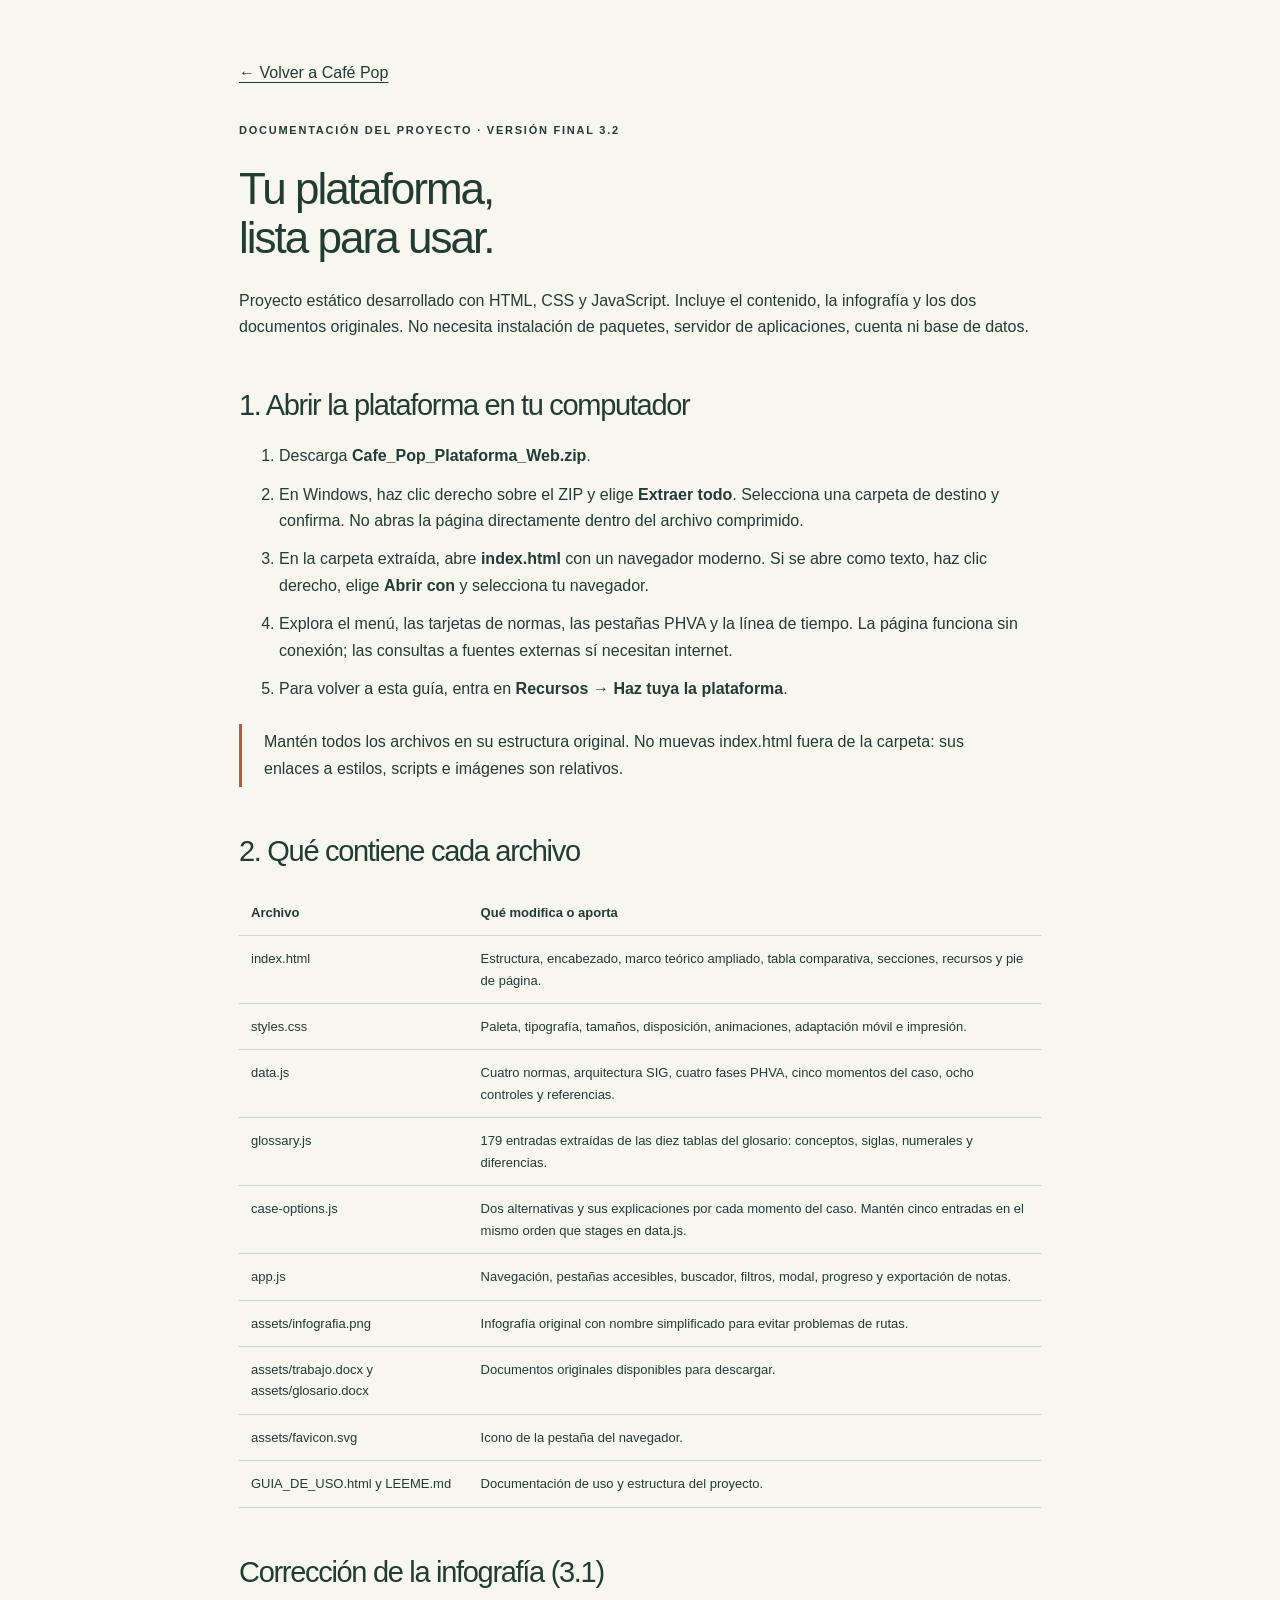
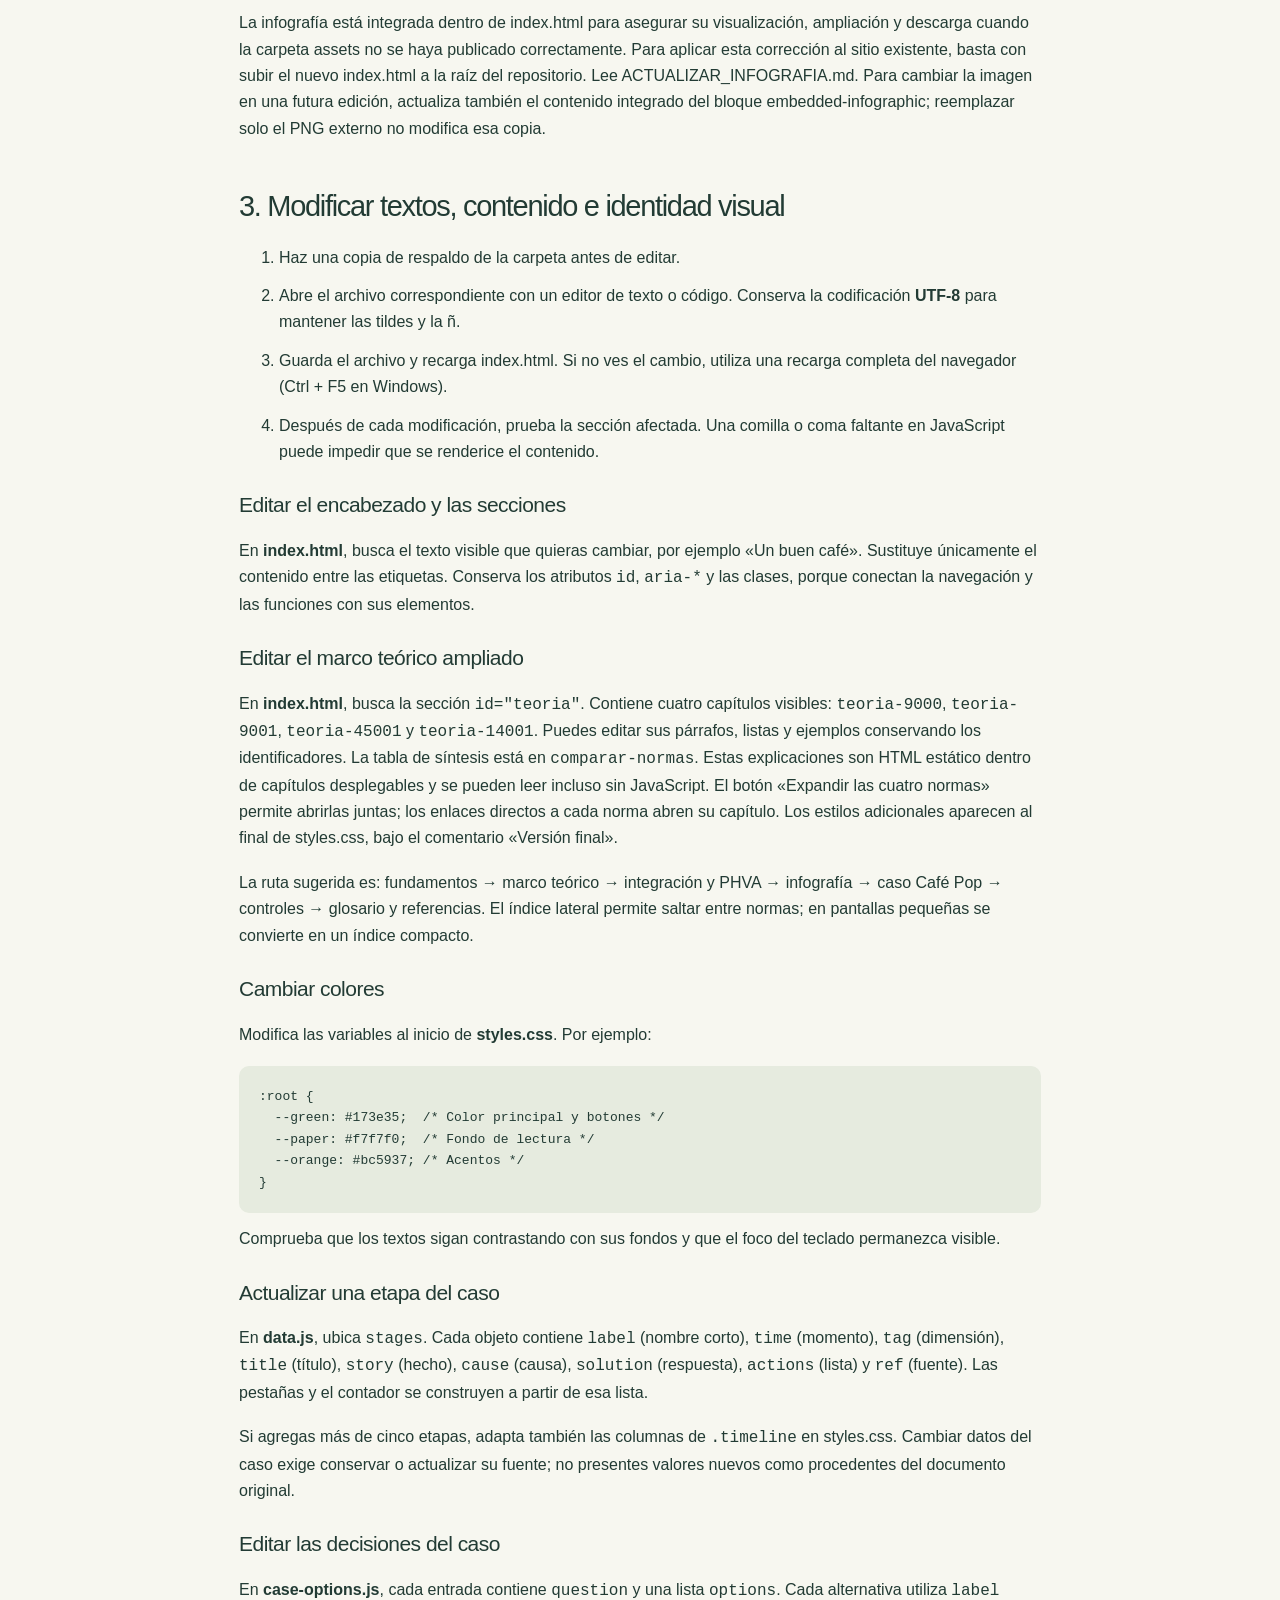
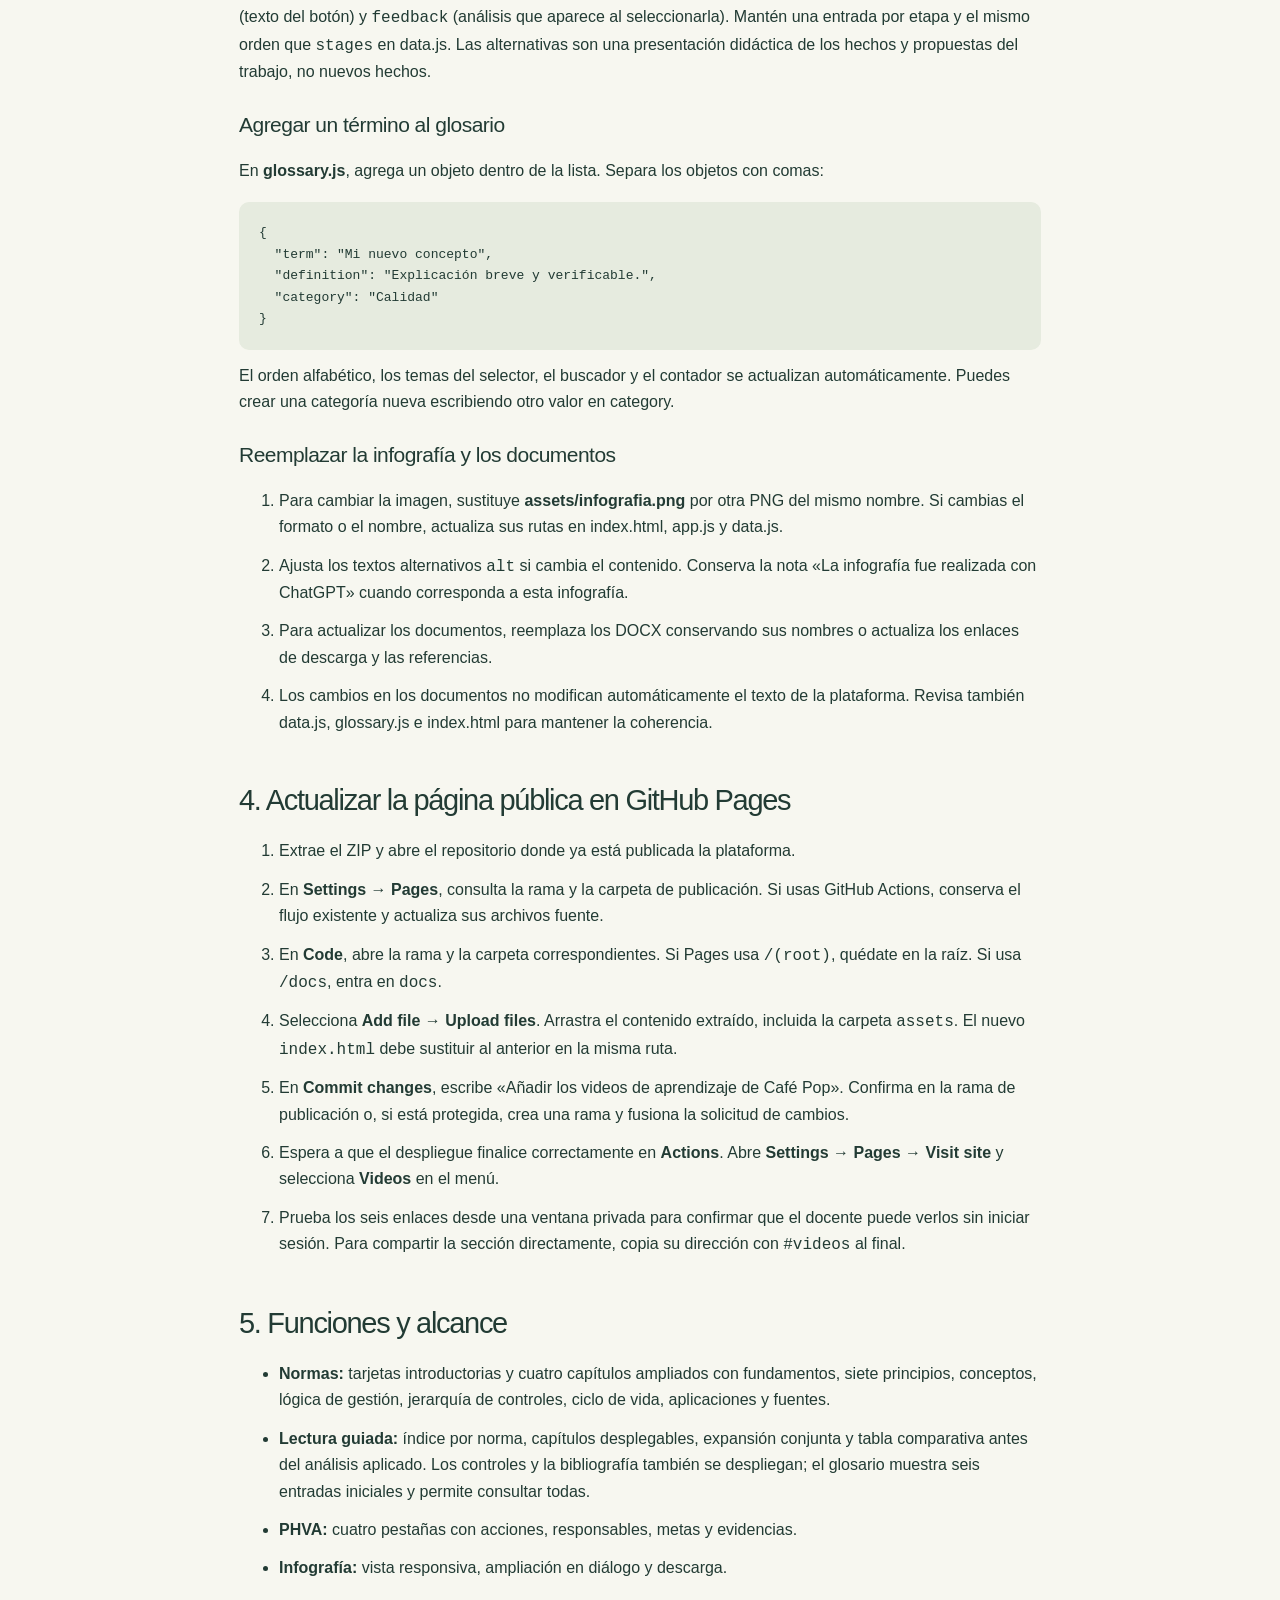
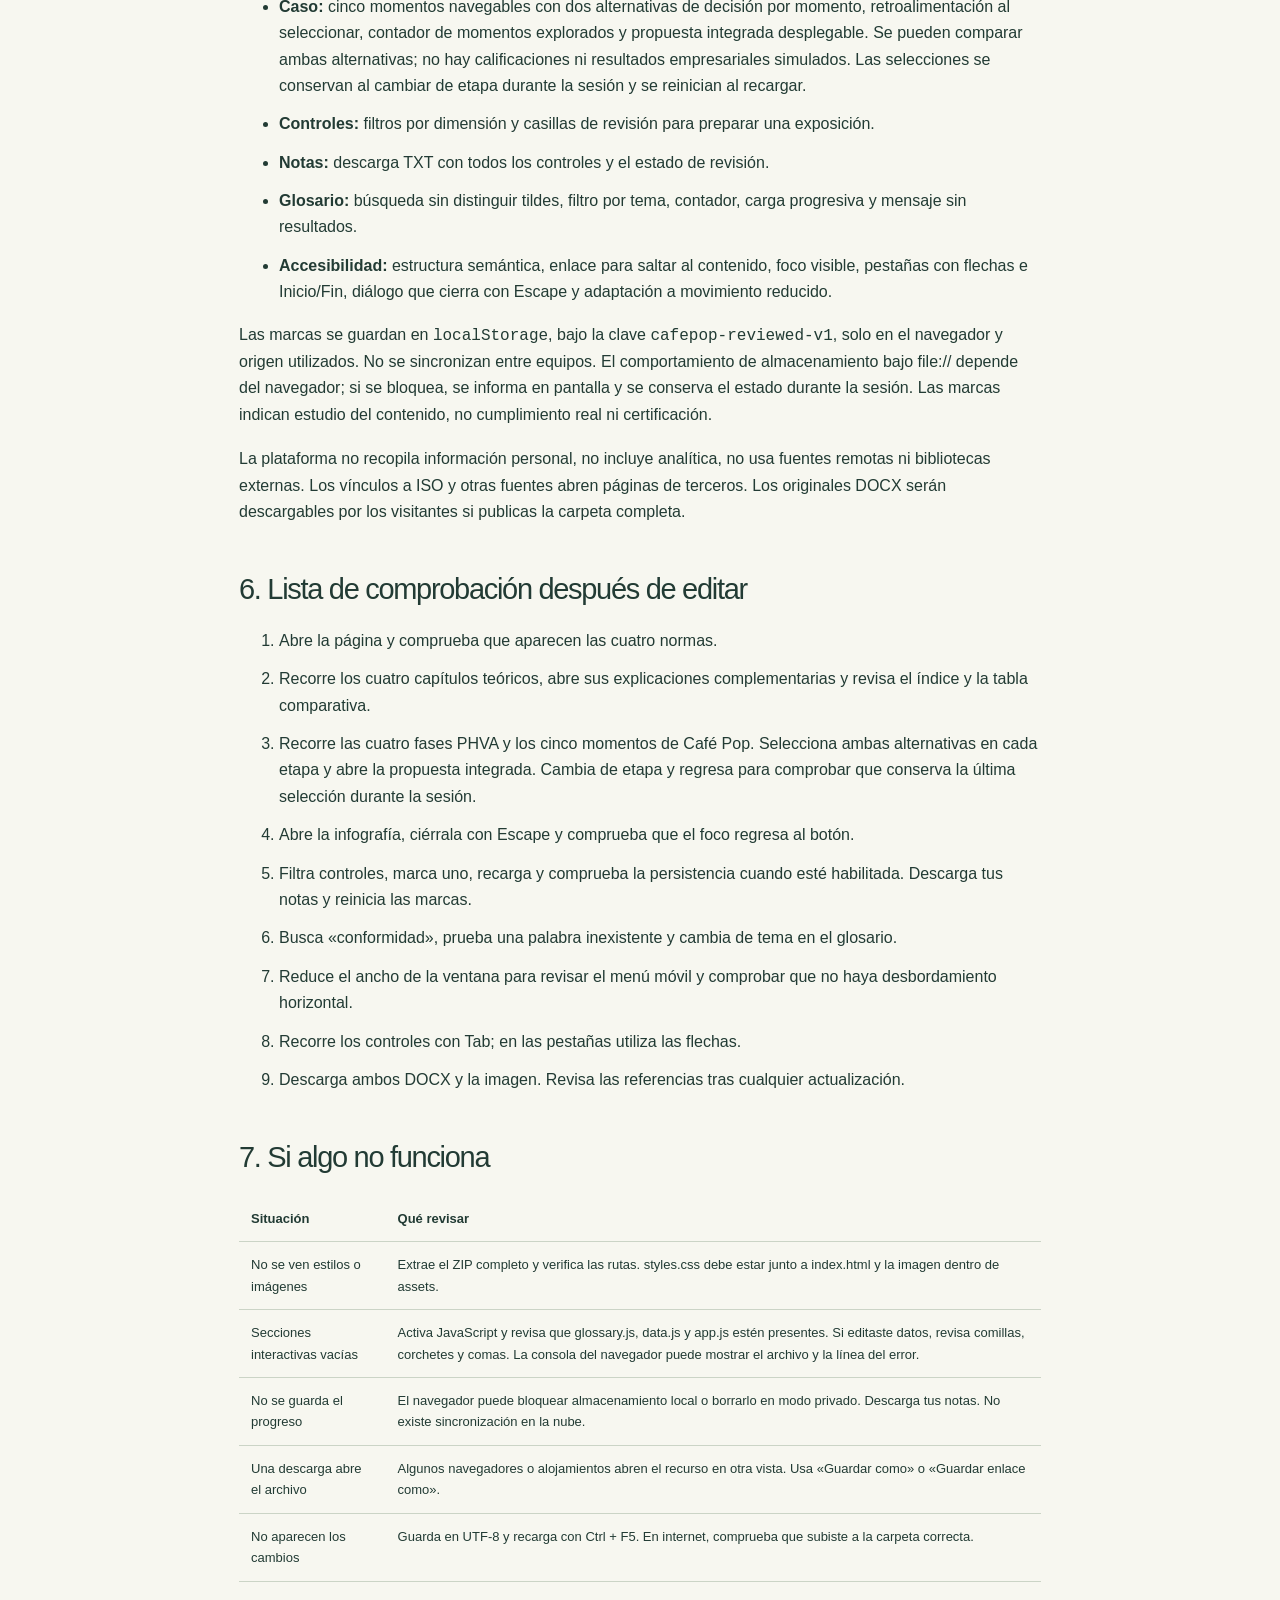
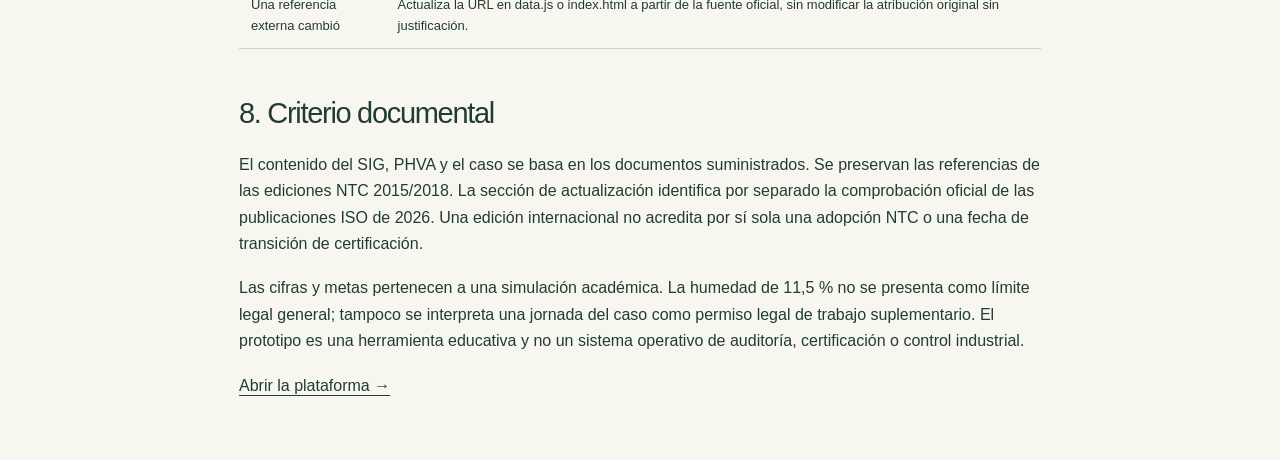
==== commit c2d0c367: "Añadir los seis videos de aprendizaje de Café Pop" ====
--- a/GUIA_DE_USO.html
+++ b/GUIA_DE_USO.html
@@ -1,8 +1,8 @@
-<!doctype html><html lang="es"><head><meta charset="utf-8"><meta name="viewport" content="width=device-width,initial-scale=1"><title>Guía de uso y edición · Café Pop</title><link rel="stylesheet" href="styles.css"><style>.guide{max-width:850px;padding:60px 24px;margin:auto}.guide h1{font-size:44px}.guide h2{font-size:29px;margin-top:48px}.guide h3{font-size:21px;margin-top:28px}.guide li{margin-bottom:12px}.guide pre{overflow:auto;background:#e6ebdf;padding:20px;border-radius:10px;font-size:13px}.guide table{width:100%;border-collapse:collapse;font-size:13px}.guide th,.guide td{text-align:left;border-bottom:1px solid #cbd4c6;padding:12px;vertical-align:top}.guide code{overflow-wrap:anywhere}.guide .back{display:inline-block;margin-bottom:35px}</style></head><body><main class="guide"><a href="index.html" class="back">← Volver a Café Pop</a><p class="eyebrow">DOCUMENTACIÓN DEL PROYECTO · VERSIÓN FINAL 3.0</p><h1>Tu plataforma,<br>lista para usar.</h1><p>Proyecto estático desarrollado con HTML, CSS y JavaScript. Incluye el contenido, la infografía y los dos documentos originales. No necesita instalación de paquetes, servidor de aplicaciones, cuenta ni base de datos.</p>
+<!doctype html><html lang="es"><head><meta charset="utf-8"><meta name="viewport" content="width=device-width,initial-scale=1"><title>Guía de uso y edición · Café Pop</title><link rel="stylesheet" href="styles.css"><style>.guide{max-width:850px;padding:60px 24px;margin:auto}.guide h1{font-size:44px}.guide h2{font-size:29px;margin-top:48px}.guide h3{font-size:21px;margin-top:28px}.guide li{margin-bottom:12px}.guide pre{overflow:auto;background:#e6ebdf;padding:20px;border-radius:10px;font-size:13px}.guide table{width:100%;border-collapse:collapse;font-size:13px}.guide th,.guide td{text-align:left;border-bottom:1px solid #cbd4c6;padding:12px;vertical-align:top}.guide code{overflow-wrap:anywhere}.guide .back{display:inline-block;margin-bottom:35px}</style></head><body><main class="guide"><a href="index.html" class="back">← Volver a Café Pop</a><p class="eyebrow">DOCUMENTACIÓN DEL PROYECTO · VERSIÓN FINAL 3.2</p><h1>Tu plataforma,<br>lista para usar.</h1><p>Proyecto estático desarrollado con HTML, CSS y JavaScript. Incluye el contenido, la infografía y los dos documentos originales. No necesita instalación de paquetes, servidor de aplicaciones, cuenta ni base de datos.</p>
 <h2>1. Abrir la plataforma en tu computador</h2><ol><li>Descarga <strong>Cafe_Pop_Plataforma_Web.zip</strong>.</li><li>En Windows, haz clic derecho sobre el ZIP y elige <strong>Extraer todo</strong>. Selecciona una carpeta de destino y confirma. No abras la página directamente dentro del archivo comprimido.</li><li>En la carpeta extraída, abre <strong>index.html</strong> con un navegador moderno. Si se abre como texto, haz clic derecho, elige <strong>Abrir con</strong> y selecciona tu navegador.</li><li>Explora el menú, las tarjetas de normas, las pestañas PHVA y la línea de tiempo. La página funciona sin conexión; las consultas a fuentes externas sí necesitan internet.</li><li>Para volver a esta guía, entra en <strong>Recursos → Haz tuya la plataforma</strong>.</li></ol>
 <p class="callout">Mantén todos los archivos en su estructura original. No muevas index.html fuera de la carpeta: sus enlaces a estilos, scripts e imágenes son relativos.</p>
 <h2>2. Qué contiene cada archivo</h2><table><thead><tr><th>Archivo</th><th>Qué modifica o aporta</th></tr></thead><tbody><tr><td>index.html</td><td>Estructura, encabezado, marco teórico ampliado, tabla comparativa, secciones, recursos y pie de página.</td></tr><tr><td>styles.css</td><td>Paleta, tipografía, tamaños, disposición, animaciones, adaptación móvil e impresión.</td></tr><tr><td>data.js</td><td>Cuatro normas, arquitectura SIG, cuatro fases PHVA, cinco momentos del caso, ocho controles y referencias.</td></tr><tr><td>glossary.js</td><td>179 entradas extraídas de las diez tablas del glosario: conceptos, siglas, numerales y diferencias.</td></tr><tr><td>case-options.js</td><td>Dos alternativas y sus explicaciones por cada momento del caso. Mantén cinco entradas en el mismo orden que stages en data.js.</td></tr><tr><td>app.js</td><td>Navegación, pestañas accesibles, buscador, filtros, modal, progreso y exportación de notas.</td></tr><tr><td>assets/infografia.png</td><td>Infografía original con nombre simplificado para evitar problemas de rutas.</td></tr><tr><td>assets/trabajo.docx y assets/glosario.docx</td><td>Documentos originales disponibles para descargar.</td></tr><tr><td>assets/favicon.svg</td><td>Icono de la pestaña del navegador.</td></tr><tr><td>GUIA_DE_USO.html y LEEME.md</td><td>Documentación de uso y estructura del proyecto.</td></tr></tbody></table>
-<h2>3. Modificar textos, contenido e identidad visual</h2><ol><li>Haz una copia de respaldo de la carpeta antes de editar.</li><li>Abre el archivo correspondiente con un editor de texto o código. Conserva la codificación <strong>UTF-8</strong> para mantener las tildes y la ñ.</li><li>Guarda el archivo y recarga index.html. Si no ves el cambio, utiliza una recarga completa del navegador (Ctrl + F5 en Windows).</li><li>Después de cada modificación, prueba la sección afectada. Una comilla o coma faltante en JavaScript puede impedir que se renderice el contenido.</li></ol>
+<h2>Corrección de la infografía (3.1)</h2><p>La infografía está integrada dentro de index.html para asegurar su visualización, ampliación y descarga cuando la carpeta assets no se haya publicado correctamente. Para aplicar esta corrección al sitio existente, basta con subir el nuevo index.html a la raíz del repositorio. Lee ACTUALIZAR_INFOGRAFIA.md. Para cambiar la imagen en una futura edición, actualiza también el contenido integrado del bloque embedded-infographic; reemplazar solo el PNG externo no modifica esa copia.</p><h2>3. Modificar textos, contenido e identidad visual</h2><ol><li>Haz una copia de respaldo de la carpeta antes de editar.</li><li>Abre el archivo correspondiente con un editor de texto o código. Conserva la codificación <strong>UTF-8</strong> para mantener las tildes y la ñ.</li><li>Guarda el archivo y recarga index.html. Si no ves el cambio, utiliza una recarga completa del navegador (Ctrl + F5 en Windows).</li><li>Después de cada modificación, prueba la sección afectada. Una comilla o coma faltante en JavaScript puede impedir que se renderice el contenido.</li></ol>
 <h3>Editar el encabezado y las secciones</h3><p>En <strong>index.html</strong>, busca el texto visible que quieras cambiar, por ejemplo «Un buen café». Sustituye únicamente el contenido entre las etiquetas. Conserva los atributos <code>id</code>, <code>aria-*</code> y las clases, porque conectan la navegación y las funciones con sus elementos.</p>
 <h3>Editar el marco teórico ampliado</h3><p>En <strong>index.html</strong>, busca la sección <code>id="teoria"</code>. Contiene cuatro capítulos visibles: <code>teoria-9000</code>, <code>teoria-9001</code>, <code>teoria-45001</code> y <code>teoria-14001</code>. Puedes editar sus párrafos, listas y ejemplos conservando los identificadores. La tabla de síntesis está en <code>comparar-normas</code>. Estas explicaciones son HTML estático dentro de capítulos desplegables y se pueden leer incluso sin JavaScript. El botón «Expandir las cuatro normas» permite abrirlas juntas; los enlaces directos a cada norma abren su capítulo. Los estilos adicionales aparecen al final de styles.css, bajo el comentario «Versión final».</p><p>La ruta sugerida es: fundamentos → marco teórico → integración y PHVA → infografía → caso Café Pop → controles → glosario y referencias. El índice lateral permite saltar entre normas; en pantallas pequeñas se convierte en un índice compacto.</p><h3>Cambiar colores</h3><p>Modifica las variables al inicio de <strong>styles.css</strong>. Por ejemplo:</p><pre>:root {
   --green: #173e35;  /* Color principal y botones */
@@ -16,8 +16,7 @@
   "category": "Calidad"
 }</pre><p>El orden alfabético, los temas del selector, el buscador y el contador se actualizan automáticamente. Puedes crear una categoría nueva escribiendo otro valor en category.</p>
 <h3>Reemplazar la infografía y los documentos</h3><ol><li>Para cambiar la imagen, sustituye <strong>assets/infografia.png</strong> por otra PNG del mismo nombre. Si cambias el formato o el nombre, actualiza sus rutas en index.html, app.js y data.js.</li><li>Ajusta los textos alternativos <code>alt</code> si cambia el contenido. Conserva la nota «La infografía fue realizada con ChatGPT» cuando corresponda a esta infografía.</li><li>Para actualizar los documentos, reemplaza los DOCX conservando sus nombres o actualiza los enlaces de descarga y las referencias.</li><li>Los cambios en los documentos no modifican automáticamente el texto de la plataforma. Revisa también data.js, glossary.js e index.html para mantener la coherencia.</li></ol>
-<h2>4. Publicar en internet</h2><p>La entrega está preparada para un alojamiento de archivos estáticos. No está publicada automáticamente. Puedes usar un servicio que admita HTML estático o un alojamiento con administrador de archivos, FTP o SFTP.</p><ol><li>Accede al panel de tu alojamiento y localiza la carpeta de publicación del sitio. Su nombre lo define el proveedor; suele identificarse como directorio público o raíz web.</li><li>Sube <strong>todo el contenido de la carpeta extraída</strong>, incluyendo index.html y assets. index.html debe quedar en la raíz de la dirección donde quieres mostrar la página.</li><li>No subas únicamente el ZIP, salvo que el proveedor permita extraerlo en el servidor. Verifica que no haya quedado una carpeta adicional entre la raíz y index.html.</li><li>Conserva exactamente los nombres y las mayúsculas/minúsculas. Muchos servidores distinguen entre <code>assets</code> y <code>Assets</code>.</li><li>Si el proveedor solicita un comando de compilación, este proyecto no necesita ninguno. El directorio publicado es la carpeta que contiene index.html.</li><li>Activa HTTPS mediante las opciones del alojamiento y abre la dirección asignada.</li><li>Prueba la infografía, las descargas, el menú móvil, el buscador y la exportación de notas desde la dirección publicada.</li><li>Para actualizar la web, sube los archivos modificados a las mismas rutas y recarga. Mantén una copia de la versión anterior por si necesitas restaurarla.</li></ol><p>No se necesita redirección de rutas de una aplicación SPA: la navegación utiliza anclas del mismo documento. Puedes publicarla en una subcarpeta porque los recursos usan rutas relativas.</p>
-<h2>5. Funciones y alcance</h2><ul><li><strong>Normas:</strong> tarjetas introductorias y cuatro capítulos ampliados con fundamentos, siete principios, conceptos, lógica de gestión, jerarquía de controles, ciclo de vida, aplicaciones y fuentes.</li><li><strong>Lectura guiada:</strong> índice por norma, capítulos desplegables, expansión conjunta y tabla comparativa antes del análisis aplicado. Los controles y la bibliografía también se despliegan; el glosario muestra seis entradas iniciales y permite consultar todas.</li><li><strong>PHVA:</strong> cuatro pestañas con acciones, responsables, metas y evidencias.</li><li><strong>Infografía:</strong> vista responsiva, ampliación en diálogo y descarga.</li><li><strong>Caso:</strong> cinco momentos navegables con dos alternativas de decisión por momento, retroalimentación al seleccionar, contador de momentos explorados y propuesta integrada desplegable. Se pueden comparar ambas alternativas; no hay calificaciones ni resultados empresariales simulados. Las selecciones se conservan al cambiar de etapa durante la sesión y se reinician al recargar.</li><li><strong>Controles:</strong> filtros por dimensión y casillas de revisión para preparar una exposición.</li><li><strong>Notas:</strong> descarga TXT con todos los controles y el estado de revisión.</li><li><strong>Glosario:</strong> búsqueda sin distinguir tildes, filtro por tema, contador, carga progresiva y mensaje sin resultados.</li><li><strong>Accesibilidad:</strong> estructura semántica, enlace para saltar al contenido, foco visible, pestañas con flechas e Inicio/Fin, diálogo que cierra con Escape y adaptación a movimiento reducido.</li></ul><p>Las marcas se guardan en <code>localStorage</code>, bajo la clave <code>cafepop-reviewed-v1</code>, solo en el navegador y origen utilizados. No se sincronizan entre equipos. El comportamiento de almacenamiento bajo file:// depende del navegador; si se bloquea, se informa en pantalla y se conserva el estado durante la sesión. Las marcas indican estudio del contenido, no cumplimiento real ni certificación.</p><p>La plataforma no recopila información personal, no incluye analítica, no usa fuentes remotas ni bibliotecas externas. Los vínculos a ISO y otras fuentes abren páginas de terceros. Los originales DOCX serán descargables por los visitantes si publicas la carpeta completa.</p>
+<h2>4. Actualizar la página pública en GitHub Pages</h2><ol><li>Extrae el ZIP y abre el repositorio donde ya está publicada la plataforma.</li><li>En <strong>Settings → Pages</strong>, consulta la rama y la carpeta de publicación. Si usas GitHub Actions, conserva el flujo existente y actualiza sus archivos fuente.</li><li>En <strong>Code</strong>, abre la rama y la carpeta correspondientes. Si Pages usa <code>/(root)</code>, quédate en la raíz. Si usa <code>/docs</code>, entra en <code>docs</code>.</li><li>Selecciona <strong>Add file → Upload files</strong>. Arrastra el contenido extraído, incluida la carpeta <code>assets</code>. El nuevo <code>index.html</code> debe sustituir al anterior en la misma ruta.</li><li>En <strong>Commit changes</strong>, escribe «Añadir los videos de aprendizaje de Café Pop». Confirma en la rama de publicación o, si está protegida, crea una rama y fusiona la solicitud de cambios.</li><li>Espera a que el despliegue finalice correctamente en <strong>Actions</strong>. Abre <strong>Settings → Pages → Visit site</strong> y selecciona <strong>Videos</strong> en el menú.</li><li>Prueba los seis enlaces desde una ventana privada para confirmar que el docente puede verlos sin iniciar sesión. Para compartir la sección directamente, copia su dirección con <code>#videos</code> al final.</li></ol><h2>5. Funciones y alcance</h2><ul><li><strong>Normas:</strong> tarjetas introductorias y cuatro capítulos ampliados con fundamentos, siete principios, conceptos, lógica de gestión, jerarquía de controles, ciclo de vida, aplicaciones y fuentes.</li><li><strong>Lectura guiada:</strong> índice por norma, capítulos desplegables, expansión conjunta y tabla comparativa antes del análisis aplicado. Los controles y la bibliografía también se despliegan; el glosario muestra seis entradas iniciales y permite consultar todas.</li><li><strong>PHVA:</strong> cuatro pestañas con acciones, responsables, metas y evidencias.</li><li><strong>Infografía:</strong> vista responsiva, ampliación en diálogo y descarga.</li><li><strong>Caso:</strong> cinco momentos navegables con dos alternativas de decisión por momento, retroalimentación al seleccionar, contador de momentos explorados y propuesta integrada desplegable. Se pueden comparar ambas alternativas; no hay calificaciones ni resultados empresariales simulados. Las selecciones se conservan al cambiar de etapa durante la sesión y se reinician al recargar.</li><li><strong>Controles:</strong> filtros por dimensión y casillas de revisión para preparar una exposición.</li><li><strong>Notas:</strong> descarga TXT con todos los controles y el estado de revisión.</li><li><strong>Glosario:</strong> búsqueda sin distinguir tildes, filtro por tema, contador, carga progresiva y mensaje sin resultados.</li><li><strong>Accesibilidad:</strong> estructura semántica, enlace para saltar al contenido, foco visible, pestañas con flechas e Inicio/Fin, diálogo que cierra con Escape y adaptación a movimiento reducido.</li></ul><p>Las marcas se guardan en <code>localStorage</code>, bajo la clave <code>cafepop-reviewed-v1</code>, solo en el navegador y origen utilizados. No se sincronizan entre equipos. El comportamiento de almacenamiento bajo file:// depende del navegador; si se bloquea, se informa en pantalla y se conserva el estado durante la sesión. Las marcas indican estudio del contenido, no cumplimiento real ni certificación.</p><p>La plataforma no recopila información personal, no incluye analítica, no usa fuentes remotas ni bibliotecas externas. Los vínculos a ISO y otras fuentes abren páginas de terceros. Los originales DOCX serán descargables por los visitantes si publicas la carpeta completa.</p>
 <h2>6. Lista de comprobación después de editar</h2><ol><li>Abre la página y comprueba que aparecen las cuatro normas.</li><li>Recorre los cuatro capítulos teóricos, abre sus explicaciones complementarias y revisa el índice y la tabla comparativa.</li><li>Recorre las cuatro fases PHVA y los cinco momentos de Café Pop. Selecciona ambas alternativas en cada etapa y abre la propuesta integrada. Cambia de etapa y regresa para comprobar que conserva la última selección durante la sesión.</li><li>Abre la infografía, ciérrala con Escape y comprueba que el foco regresa al botón.</li><li>Filtra controles, marca uno, recarga y comprueba la persistencia cuando esté habilitada. Descarga tus notas y reinicia las marcas.</li><li>Busca «conformidad», prueba una palabra inexistente y cambia de tema en el glosario.</li><li>Reduce el ancho de la ventana para revisar el menú móvil y comprobar que no haya desbordamiento horizontal.</li><li>Recorre los controles con Tab; en las pestañas utiliza las flechas.</li><li>Descarga ambos DOCX y la imagen. Revisa las referencias tras cualquier actualización.</li></ol>
 <h2>7. Si algo no funciona</h2><table><thead><tr><th>Situación</th><th>Qué revisar</th></tr></thead><tbody><tr><td>No se ven estilos o imágenes</td><td>Extrae el ZIP completo y verifica las rutas. styles.css debe estar junto a index.html y la imagen dentro de assets.</td></tr><tr><td>Secciones interactivas vacías</td><td>Activa JavaScript y revisa que glossary.js, data.js y app.js estén presentes. Si editaste datos, revisa comillas, corchetes y comas. La consola del navegador puede mostrar el archivo y la línea del error.</td></tr><tr><td>No se guarda el progreso</td><td>El navegador puede bloquear almacenamiento local o borrarlo en modo privado. Descarga tus notas. No existe sincronización en la nube.</td></tr><tr><td>Una descarga abre el archivo</td><td>Algunos navegadores o alojamientos abren el recurso en otra vista. Usa «Guardar como» o «Guardar enlace como».</td></tr><tr><td>No aparecen los cambios</td><td>Guarda en UTF-8 y recarga con Ctrl + F5. En internet, comprueba que subiste a la carpeta correcta.</td></tr><tr><td>Una referencia externa cambió</td><td>Actualiza la URL en data.js o index.html a partir de la fuente oficial, sin modificar la atribución original sin justificación.</td></tr></tbody></table>
 <h2>8. Criterio documental</h2><p>El contenido del SIG, PHVA y el caso se basa en los documentos suministrados. Se preservan las referencias de las ediciones NTC 2015/2018. La sección de actualización identifica por separado la comprobación oficial de las publicaciones ISO de 2026. Una edición internacional no acredita por sí sola una adopción NTC o una fecha de transición de certificación.</p><p>Las cifras y metas pertenecen a una simulación académica. La humedad de 11,5 % no se presenta como límite legal general; tampoco se interpreta una jornada del caso como permiso legal de trabajo suplementario. El prototipo es una herramienta educativa y no un sistema operativo de auditoría, certificación o control industrial.</p><p><a href="index.html">Abrir la plataforma →</a></p></main></body></html>
--- a/styles.css
+++ b/styles.css
@@ -32,3 +32,19 @@
 @media(max-width:760px){.section{padding-block:45px}.hero{min-height:0;padding-top:35px;padding-bottom:35px}.hero-art{height:355px}.theory-toolbar{align-items:flex-start;flex-direction:column;gap:12px}.theory-intro{padding:22px}.theory-index{margin-bottom:18px}.chapter-disclosure>.chapter-header{padding:19px 40px 19px 17px;gap:12px}.chapter-disclosure>.chapter-header:after{right:16px}.chapter-title{font-size:22px}.chapter-number{font-size:27px}.chapter-content{padding:0 20px 22px}.theory-comparison h3{font-size:26px}.case-interaction-note{align-items:flex-start;flex-direction:column;gap:12px}.case-story,.case-solution{padding:23px}.case-story h3{font-size:26px}.compact-controls>summary{padding:18px;font-size:13px}.compact-body{padding:0 15px 18px}.phva-panel{padding:22px}.infographic-section{gap:28px}.case-panel{min-height:0}.glossary-grid{grid-template-columns:repeat(2,1fr)}}
 @media(max-width:400px){.glossary-grid{grid-template-columns:1fr}.chapter-title{font-size:20px}}
 @media print{.theory-toolbar,.case-interaction-note,.decision-options,.decision-hint{display:none!important}.chapter-content{display:block!important}.chapter-disclosure>.chapter-header:after{display:none}.theory-chapter{break-before:auto;margin-bottom:20px}.compact-controls,.chapter-disclosure{overflow:visible}.hero{min-height:0}.chapter-header{break-after:avoid}}
+
+/* Videos del equipo */
+#videos{background:#edf1e8;border-block:1px solid var(--line)}
+.video-layout{display:grid;grid-template-columns:1.12fr 1fr;gap:clamp(20px,4vw,56px);align-items:stretch}
+.group-film{display:flex;flex-direction:column;background:var(--green);color:var(--white);text-decoration:none;border-radius:var(--radius);overflow:hidden}
+.film-cover{position:relative;isolation:isolate;overflow:hidden;display:grid;place-items:center;flex:1;min-height:185px;background:#19483c}
+.film-cover::before,.film-cover::after{content:"";position:absolute;z-index:-1;width:105%;height:170%;border-radius:50%;background:repeating-radial-gradient(ellipse at center,transparent 0 13px,#99b99860 14px 15px,transparent 16px 25px);transform:rotate(-32deg)}
+.film-cover::before{left:-64%;top:-40%}.film-cover::after{right:-63%;bottom:-60%}
+.film-play,.watch-icon{display:grid;place-items:center;border-radius:50%;line-height:1;flex:none}
+.film-play{width:72px;height:72px;background:var(--gold);color:var(--green-dark);font-size:26px;text-indent:4px}
+.film-caption{padding:22px 26px}.film-caption h3,.solo-films h3{font-size:clamp(22px,2vw,30px);margin:0 0 8px}.film-caption span{color:#e2eee2;text-decoration:underline;text-underline-offset:4px}
+.solo-films ul{list-style:none;padding:0;margin:12px 0 0}.solo-films li{border-bottom:1px solid #b8c8b7}
+.solo-films a{display:flex;align-items:center;justify-content:space-between;gap:14px;padding:8px 10px;min-height:48px;text-decoration:none;font-size:1.1rem}
+.watch-icon{width:30px;height:30px;background:#d7e3d5;color:var(--green);font-size:13px;text-indent:2px}
+.solo-films a:hover,.solo-films a:focus-visible{background:#dce7da}.group-film:hover .film-play,.group-film:focus-visible .film-play{background:#fff4d7}
+@media(max-width:760px){.video-layout{grid-template-columns:1fr}.film-cover{min-height:160px}}
